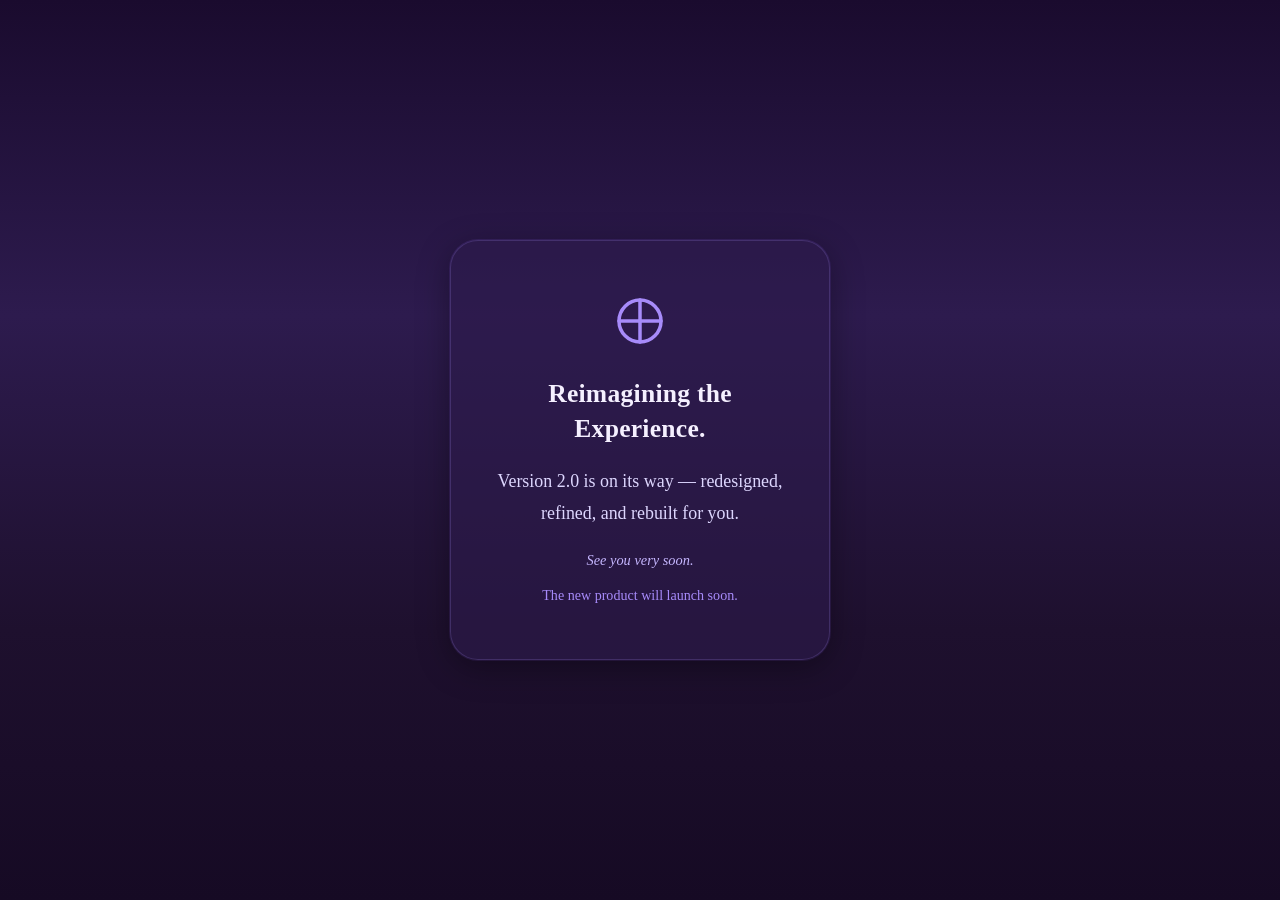
==== index.html @ 4c341b43 "Add files via upload" ====
<!DOCTYPE html>
<html lang="en">
<head>
    <meta charset="UTF-8">
    <meta name="viewport" content="width=device-width, initial-scale=1.0">
    <title>Something new is on its way</title>
    <link rel="stylesheet" href="style.css">
</head>
<body>
    <div class="page">
        <div class="content">
            <div class="icon" aria-hidden="true">
                <svg viewBox="0 0 24 24" fill="none" stroke="currentColor" stroke-width="1.5">
                    <path d="M12 3v18M3 12h18" stroke-linecap="round"/>
                    <circle cx="12" cy="12" r="9"/>
                </svg>
            </div>
            <h1>Reimagining the Experience.</h1>
            <p class="poem">Version 2.0 is on its way — redesigned, refined, and rebuilt for you.</p>
            <p class="tagline">See you very soon.</p>
            <p class="product">The new product will launch soon.</p>
        </div>
    </div>
</body>
</html>
---- style.css ----
* {
    margin: 0;
    padding: 0;
    box-sizing: border-box;
}

html {
    font-size: 16px;
    -webkit-text-size-adjust: 100%;
}

body {
    font-family: "Georgia", "Times New Roman", serif;
    min-height: 100vh;
    min-height: 100dvh;
    background: linear-gradient(180deg, #1a0b2e 0%, #2d1b4e 35%, #1e102e 70%, #160a24 100%);
    color: #e8e0f0;
    display: flex;
    align-items: center;
    justify-content: center;
    padding: 28px;
}

.page {
    width: 100%;
    max-width: 380px;
    text-align: center;
}

.content {
    background: rgba(45, 27, 78, 0.6);
    border-radius: 28px;
    padding: 44px 32px;
    box-shadow: 0 8px 32px rgba(0, 0, 0, 0.35),
                0 0 0 1px rgba(139, 92, 246, 0.15);
    border: 1px solid rgba(167, 139, 250, 0.2);
}

.icon {
    width: 56px;
    height: 56px;
    margin: 0 auto 28px;
    color: #a78bfa;
}

.icon svg {
    width: 100%;
    height: 100%;
}

h1 {
    font-size: 1.45rem;
    font-weight: 600;
    color: #f5f0ff;
    margin-bottom: 20px;
    line-height: 1.35;
    letter-spacing: 0.01em;
}

.poem {
    font-size: 1.08rem;
    color: #ddd6fe;
    line-height: 1.75;
    margin-bottom: 20px;
}

.tagline {
    font-size: 0.9rem;
    color: #c4b5fd;
    line-height: 1.6;
    font-style: italic;
    margin-bottom: 12px;
}

.product {
    font-size: 0.88rem;
    color: #a78bfa;
    line-height: 1.6;
}

@media (min-width: 480px) {
    .content {
        padding: 52px 40px;
    }
    h1 {
        font-size: 1.6rem;
    }
    .poem {
        font-size: 1.12rem;
    }
}
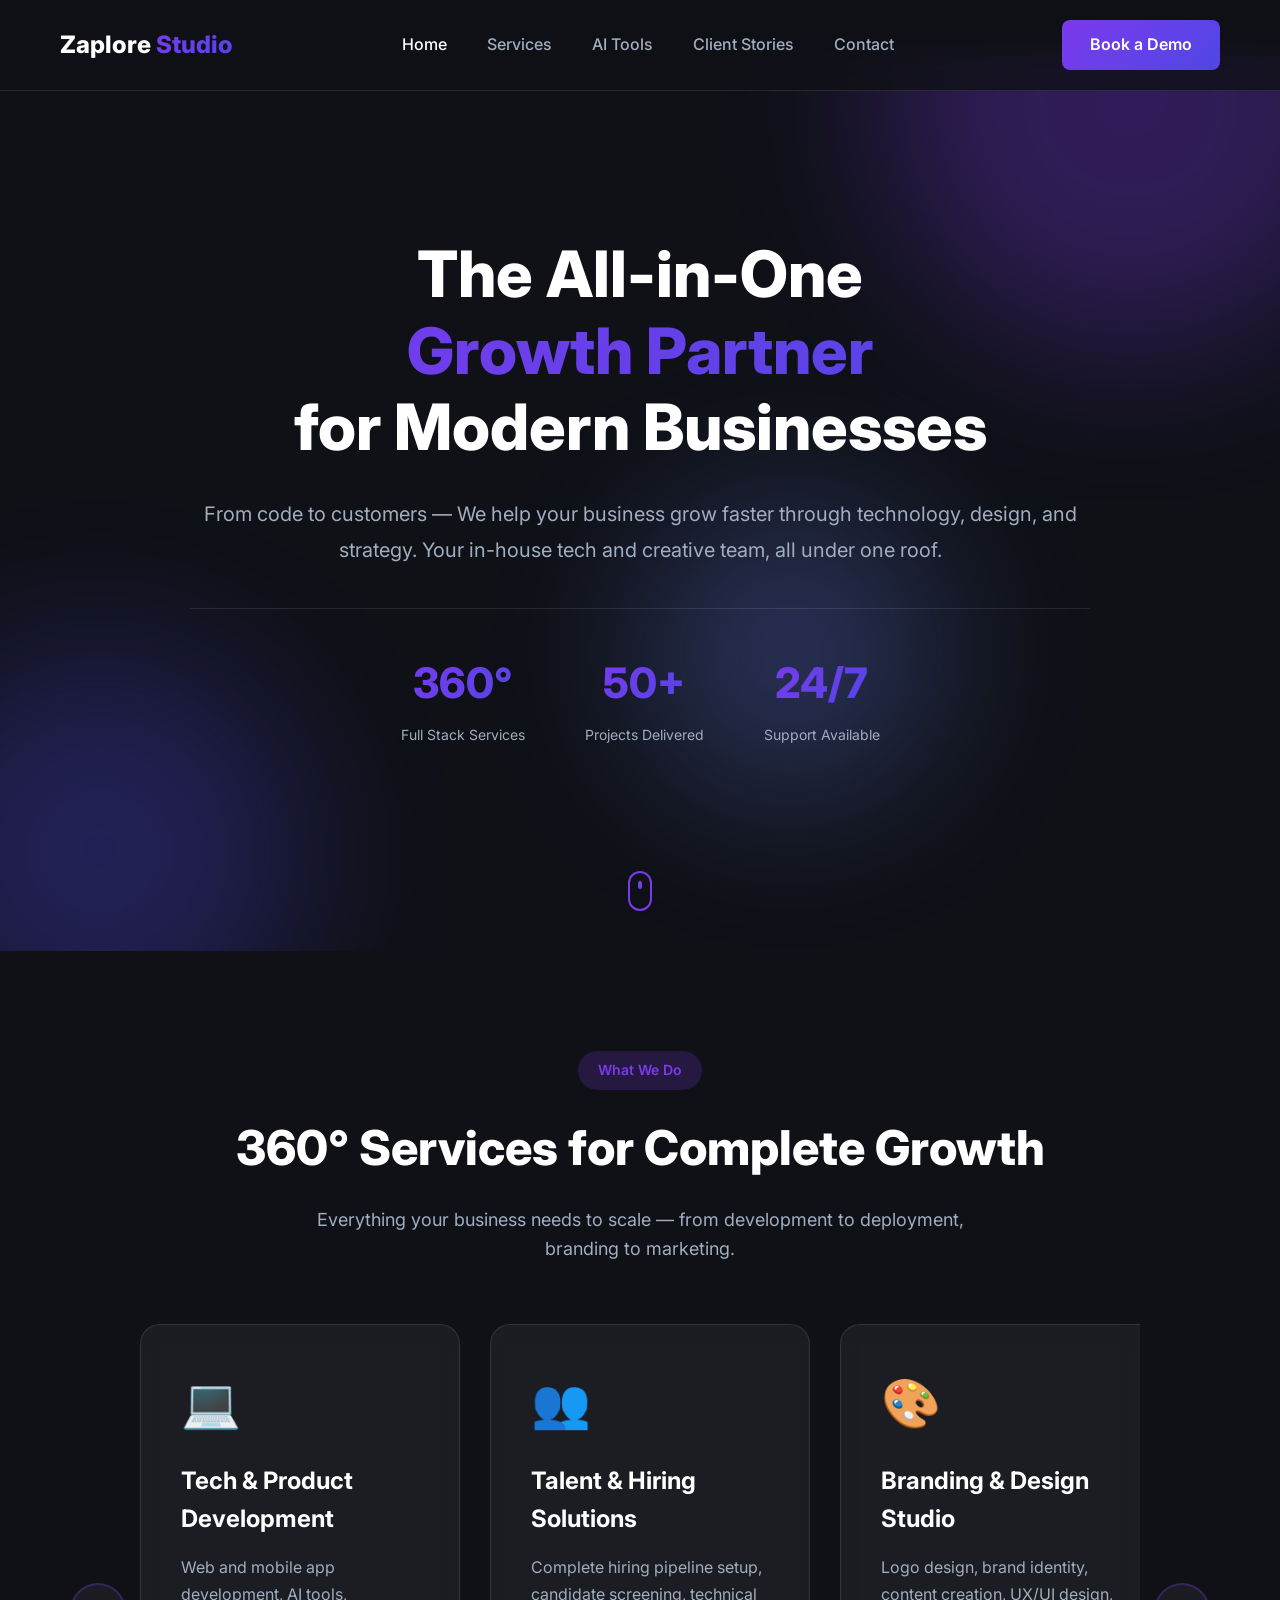
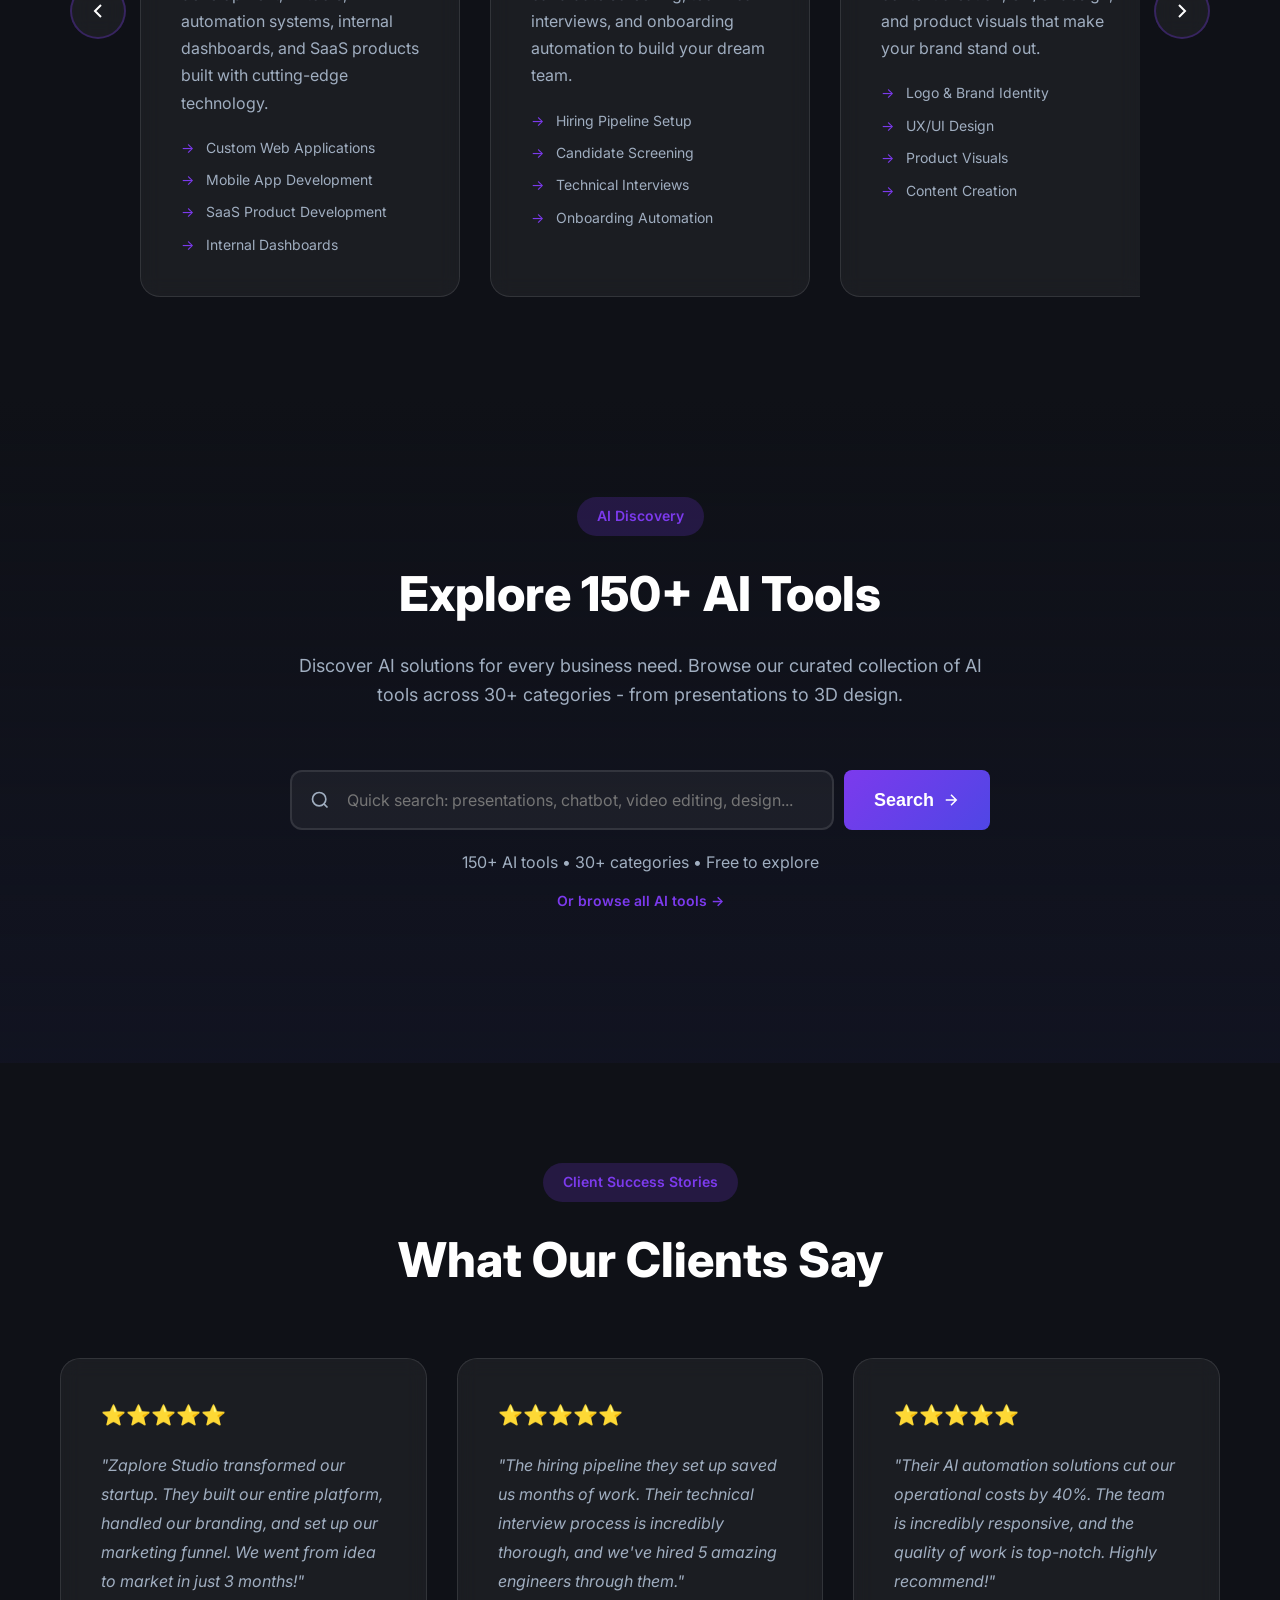
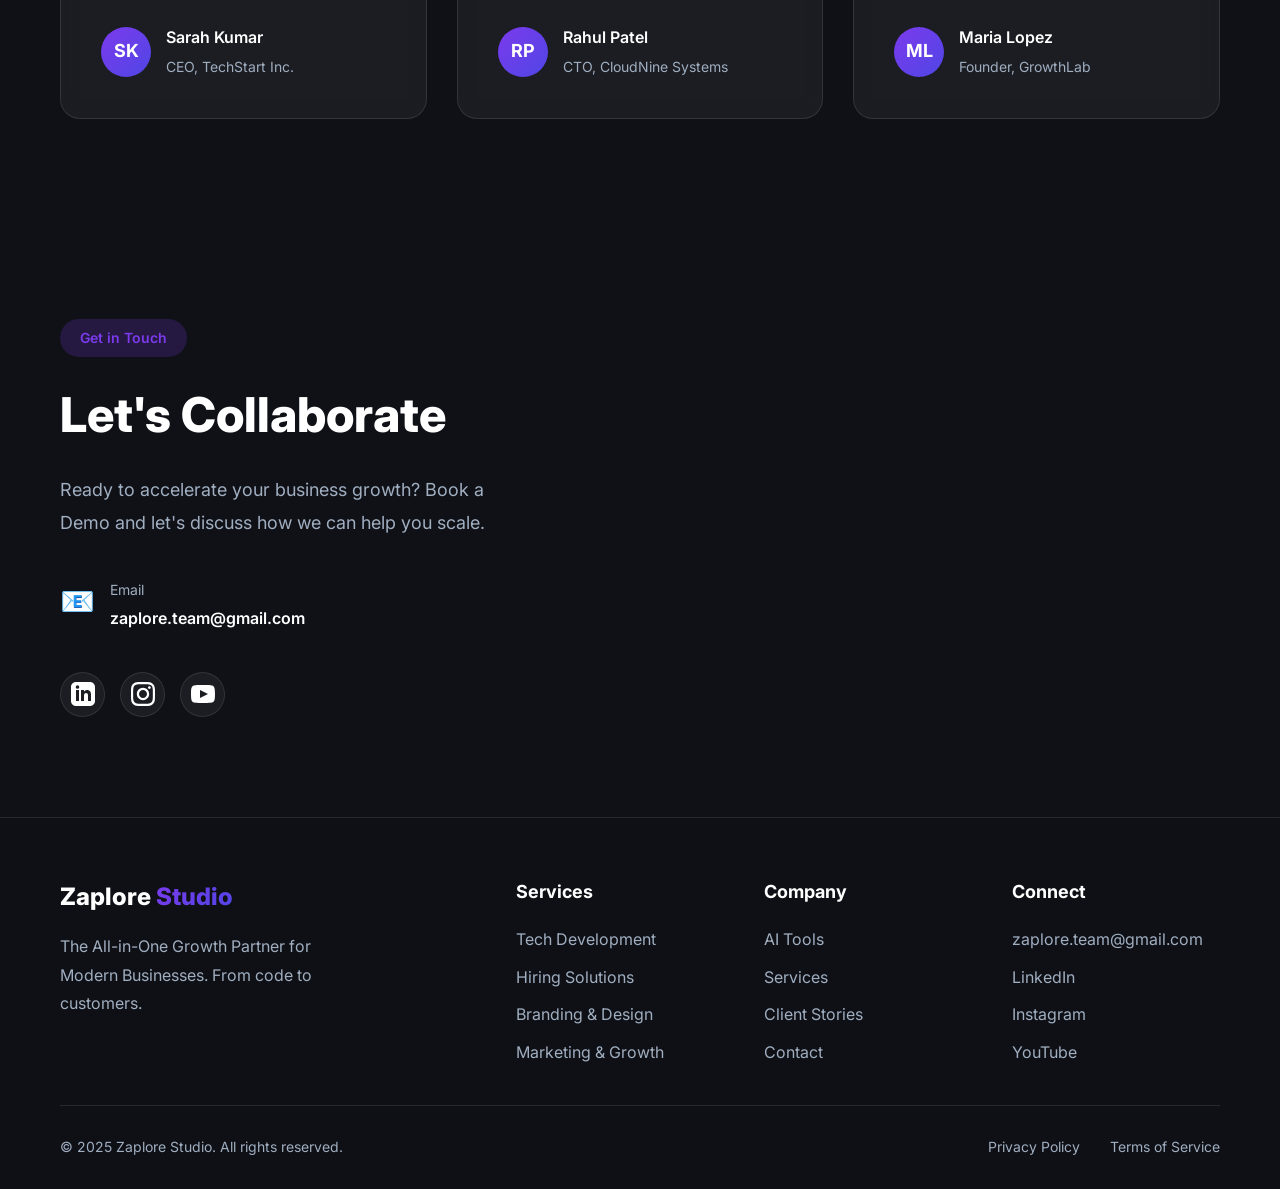
==== commit 537cd1c6: "Add files via upload" ====
--- a/index.html
+++ b/index.html
@@ -1,25 +1,456 @@
+
 <!DOCTYPE html>
 <html lang="en">
 <head>
     <meta charset="UTF-8">
     <meta name="viewport" content="width=device-width, initial-scale=1.0">
-    <title>Something new is on its way</title>
-    <link rel="stylesheet" href="style.css">
+    <meta name="description" content="Zaplore Studio For Business Growth - The All-in-One Growth Partner for Modern Businesses. Tech studio, startup growth partner, app development and marketing agency, AI automation studio.">
+    <meta name="keywords" content="Zaplore Studio, Business Growth, Tech Studio, Startup Growth Partner, App Development and Marketing Agency, AI Automation Studio, Social Media and Branding Company">
+    <meta name="author" content="Zaplore Studio">
+    <meta name="robots" content="index, follow">
+    
+    <link rel="icon" href="title.png" type="image/x-icon">
+    <!-- Open Graph / Facebook -->
+    <meta property="og:type" content="website">
+    <meta property="og:url" content="https://zaplore.com/">
+    <meta property="og:title" content="Zaplore Studio - The All-in-One Growth Partner">
+    <meta property="og:description" content="From code to customers. We help your business grow through technology, design, and strategy.">
+    <meta property="og:image" content="https://zaplore.com/og-image.jpg">
+    
+    <!-- Twitter -->
+    <meta property="twitter:card" content="summary_large_image">
+    <meta property="twitter:url" content="https://zaplore.com/">
+    <meta property="twitter:title" content="Zaplore Studio - The All-in-One Growth Partner">
+    <meta property="twitter:description" content="From code to customers. We help your business grow through technology, design, and strategy.">
+    <meta property="twitter:image" content="https://zaplore.com/og-image.jpg">
+    
+    <!-- PWA -->
+    <link rel="manifest" href="manifest.json">
+    <meta name="theme-color" content="#7C3AED">
+    <meta name="apple-mobile-web-app-capable" content="yes">
+    <meta name="apple-mobile-web-app-status-bar-style" content="black-translucent">
+    
+    <!-- reCAPTCHA v3 -->
+    <script src="https://www.google.com/recaptcha/api.js?render=6LfBifcrAAAAAFYIdUITpeLKD2Za_RM8vfFRR9RE"></script>
+    
+    <title>Zaplore Studio - The All-in-One Growth Partner for Modern Businesses</title>
+    <link rel="preconnect" href="https://fonts.googleapis.com">
+    <link rel="preconnect" href="https://fonts.gstatic.com" crossorigin>
+    <link href="https://fonts.googleapis.com/css2?family=Inter:wght@300;400;500;600;700;800&display=swap" rel="stylesheet">
+    <link rel="stylesheet" href="styles.css">
 </head>
 <body>
-    <div class="page">
-        <div class="content">
-            <div class="icon" aria-hidden="true">
-                <svg viewBox="0 0 24 24" fill="none" stroke="currentColor" stroke-width="1.5">
-                    <path d="M12 3v18M3 12h18" stroke-linecap="round"/>
-                    <circle cx="12" cy="12" r="9"/>
-                </svg>
-            </div>
-            <h1>Reimagining the Experience.</h1>
-            <p class="poem">Version 2.0 is on its way — redesigned, refined, and rebuilt for you.</p>
-            <p class="tagline">See you very soon.</p>
-            <p class="product">The new product will launch soon.</p>
-        </div>
-    </div>
+    <!-- Navigation -->
+    <nav class="navbar" id="navbar">
+        <div class="container">
+            <div class="nav-content">
+                <div class="logo">
+                    <span class="logo-text">Zaplore</span>
+                    <span class="logo-studio">Studio</span>
+                </div>
+                <ul class="nav-links" id="navLinks">
+                    <li><a href="#home" class="nav-link">Home</a></li>
+    
+                    <li><a href="#services" class="nav-link">Services</a></li>
+                    <li><a href="search-all-ai-tools.html" class="nav-link">AI Tools</a></li>
+                    <li><a href="#testimonials" class="nav-link">Client Stories</a></li>
+                    <li><a href="#contact" class="nav-link">Contact</a></li>
+                </ul>
+                <a href="#contact" class="btn-primary">Book a Demo</a>
+                <button class="mobile-menu-btn" id="mobileMenuBtn">
+                    <span></span>
+                    <span></span>
+                    <span></span>
+                </button>
+            </div>
+        </div>
+    </nav>
+<br><br>
+    <!-- Hero Section -->
+    <section class="hero" id="home">
+        <div class="hero-background">
+            <div class="gradient-orb orb-1"></div>
+            <div class="gradient-orb orb-2"></div>
+            <div class="gradient-orb orb-3"></div>
+        </div>
+        <div class="container">
+            <div class="hero-content">
+                <h1 class="hero-title">
+                    <span class="title-line">The All-in-One</span>
+                    <span class="title-line gradient-text">Growth Partner</span>
+                    <span class="title-line">for Modern Businesses</span>
+                </h1>
+                <p class="hero-subtitle">
+                    From code to customers — We help your business grow faster through technology, design, and strategy. Your in-house tech and creative team, all under one roof.
+                </p>
+         
+                <div class="hero-stats">
+                    <div class="stat-item">
+                        <div class="stat-number">360°</div>
+                        <div class="stat-label">Full Stack Services</div>
+                    </div>
+                    <div class="stat-item">
+                        <div class="stat-number">50+</div>
+                        <div class="stat-label">Projects Delivered</div>
+                    </div>
+                    <div class="stat-item">
+                        <div class="stat-number">24/7</div>
+                        <div class="stat-label">Support Available</div>
+                    </div>
+                </div>
+            </div>
+        </div>
+        <div class="scroll-indicator">
+            <div class="mouse"></div>
+        </div>
+    </section>
+
+
+
+    <!-- Services Section -->
+    <section class="services" id="services">
+        <div class="container">
+            <div class="section-header">
+                <span class="section-tag">What We Do</span>
+                <h2 class="section-title">360° Services for Complete Growth</h2>
+                <p class="section-description">Everything your business needs to scale — from development to deployment, branding to marketing.</p>
+            </div>
+            
+            <!-- Carousel Navigation -->
+            <div class="services-carousel-container">
+                <button class="carousel-nav-btn prev-btn" id="servicesPrevBtn" aria-label="Previous">
+                    <svg width="24" height="24" viewBox="0 0 24 24" fill="none" stroke="currentColor" stroke-width="2">
+                        <path d="M15 18l-6-6 6-6"/>
+                    </svg>
+                </button>
+                
+                <div class="services-carousel-track">
+                    <div class="services-carousel" id="servicesCarousel">
+                <div class="service-card">
+                    <div class="service-icon">💻</div>
+                    <h3 class="service-title">Tech & Product Development</h3>
+                    <p class="service-description">
+                        Web and mobile app development, AI tools, automation systems, internal dashboards, and SaaS products built with cutting-edge technology.
+                    </p>
+                    <ul class="service-features">
+                        <li>Custom Web Applications</li>
+                        <li>Mobile App Development</li>
+                        <li>SaaS Product Development</li>
+                        <li>Internal Dashboards</li>
+                    </ul>
+                </div>
+
+                <div class="service-card">
+                    <div class="service-icon">👥</div>
+                    <h3 class="service-title">Talent & Hiring Solutions</h3>
+                    <p class="service-description">
+                        Complete hiring pipeline setup, candidate screening, technical interviews, and onboarding automation to build your dream team.
+                    </p>
+                    <ul class="service-features">
+                        <li>Hiring Pipeline Setup</li>
+                        <li>Candidate Screening</li>
+                        <li>Technical Interviews</li>
+                        <li>Onboarding Automation</li>
+                    </ul>
+                </div>
+
+                <div class="service-card">
+                    <div class="service-icon">🎨</div>
+                    <h3 class="service-title">Branding & Design Studio</h3>
+                    <p class="service-description">
+                        Logo design, brand identity, content creation, UX/UI design, and product visuals that make your brand stand out.
+                    </p>
+                    <ul class="service-features">
+                        <li>Logo & Brand Identity</li>
+                        <li>UX/UI Design</li>
+                        <li>Product Visuals</li>
+                        <li>Content Creation</li>
+                    </ul>
+                </div>
+
+                <div class="service-card">
+                    <div class="service-icon">📈</div>
+                    <h3 class="service-title">Marketing & Growth</h3>
+                    <p class="service-description">
+                        Performance marketing, SEO, paid ads, social media management, influencer campaigns, and content strategy for explosive growth.
+                    </p>
+                    <ul class="service-features">
+                        <li>Performance Marketing</li>
+                        <li>SEO & Content Strategy</li>
+                        <li>Paid Advertising</li>
+                        <li>Influencer Campaigns</li>
+                    </ul>
+                </div>
+
+                <div class="service-card">
+                    <div class="service-icon">📱</div>
+                    <h3 class="service-title">Social Media Management</h3>
+                    <p class="service-description">
+                        End-to-end social media setup, posts, reels, ad creatives, engagement tracking, and automation to build your online presence.
+                    </p>
+                    <ul class="service-features">
+                        <li>Social Media Setup</li>
+                        <li>Content & Reels Creation</li>
+                        <li>Engagement Tracking</li>
+                        <li>Ad Creative Design</li>
+                    </ul>
+                </div>
+
+                <div class="service-card">
+                    <div class="service-icon">🤖</div>
+                    <h3 class="service-title">Automation & AI Integration</h3>
+                    <p class="service-description">
+                        Workflow automation, AI chatbot development, lead generation automation, and AI-based analytics to work smarter, not harder.
+                    </p>
+                    <ul class="service-features">
+                        <li>Workflow Automation</li>
+                        <li>AI Chatbot Development</li>
+                        <li>Lead Generation Automation</li>
+                        <li>AI-Based Analytics</li>
+                    </ul>
+                    </div>
+                </div>
+                
+                <button class="carousel-nav-btn next-btn" id="servicesNextBtn" aria-label="Next">
+                    <svg width="24" height="24" viewBox="0 0 24 24" fill="none" stroke="currentColor" stroke-width="2">
+                        <path d="M9 18l6-6-6-6"/>
+                    </svg>
+                </button>
+            </div>
+        </div>
+    </section>
+
+    <!-- AI Tools Preview Section -->
+    <section class="ai-directory" id="ai-directory">
+        <div class="container">
+            <div class="section-header">
+                <span class="section-tag">AI Discovery</span>
+                <h2 class="section-title">Explore 150+ AI Tools</h2>
+                <p class="section-description">Discover AI solutions for every business need. Browse our curated collection of AI tools across 30+ categories - from presentations to 3D design.</p>
+            </div>
+            
+            <!-- Quick Search Section -->
+            <div style="max-width: 700px; margin: 50px auto;">
+                <form action="search-all-ai-tools" method="GET" style="margin-bottom: 20px;">
+                    <div style="position: relative; display: flex; gap: 10px;">
+                        <div style="position: relative; flex: 1;">
+                            <svg style="position: absolute; left: 20px; top: 50%; transform: translateY(-50%); color: var(--text-secondary); pointer-events: none;" width="20" height="20" viewBox="0 0 24 24" fill="none" stroke="currentColor" stroke-width="2">
+                                <circle cx="11" cy="11" r="8"></circle>
+                                <path d="m21 21-4.35-4.35"></path>
+                            </svg>
+                            <input 
+                                type="text" 
+                                name="search"
+                                placeholder="Quick search: presentations, chatbot, video editing, design..." 
+                                style="width: 100%; padding: 18px 20px 18px 55px; background: rgba(255, 255, 255, 0.05); border: 2px solid rgba(255, 255, 255, 0.1); border-radius: 12px; color: var(--white); font-size: 16px; font-family: 'Inter', sans-serif; transition: all 0.3s ease;"
+                                onfocus="this.style.borderColor='#7C3AED'; this.style.background='rgba(255, 255, 255, 0.08)';"
+                                onblur="this.style.borderColor='rgba(255, 255, 255, 0.1)'; this.style.background='rgba(255, 255, 255, 0.05)';"
+                            >
+                        </div>
+                        <button 
+                            type="submit"
+                            class="btn-primary btn-large"
+                            style="padding: 18px 30px; white-space: nowrap; display: flex; align-items: center; gap: 8px;"
+                        >
+                            Search
+                            <svg width="18" height="18" viewBox="0 0 24 24" fill="none" stroke="currentColor" stroke-width="2">
+                                <path d="M5 12h14M12 5l7 7-7 7"/>
+                            </svg>
+                        </button>
+                    </div>
+                </form>
+                <div style="text-align: center;">
+                    <p style="color: var(--text-secondary); font-size: 16px; margin-bottom: 12px;">
+                        150+ AI tools • 30+ categories • Free to explore
+                    </p>
+                    <a href="search-all-ai-tools" style="color: var(--electric-purple); text-decoration: none; font-weight: 600; font-size: 14px; transition: all 0.3s ease;" onmouseover="this.style.textDecoration='underline';" onmouseout="this.style.textDecoration='none';">
+                        Or browse all AI tools →
+                    </a>
+                </div>
+            </div>
+        
+    </section>
+
+    <!-- Testimonials Section -->
+    <section class="testimonials" id="testimonials">
+        <div class="container">
+            <div class="section-header">
+                <span class="section-tag">Client Success Stories</span>
+                <h2 class="section-title">What Our Clients Say</h2>
+            </div>
+            <div class="testimonials-grid">
+                <div class="testimonial-card">
+                    <div class="testimonial-rating">⭐⭐⭐⭐⭐</div>
+                    <p class="testimonial-text">
+                        "Zaplore Studio transformed our startup. They built our entire platform, handled our branding, and set up our marketing funnel. We went from idea to market in just 3 months!"
+                    </p>
+                    <div class="testimonial-author">
+                        <div class="author-avatar">SK</div>
+                        <div class="author-info">
+                            <div class="author-name">Sarah Kumar</div>
+                            <div class="author-role">CEO, TechStart Inc.</div>
+                        </div>
+                    </div>
+                </div>
+
+                <div class="testimonial-card">
+                    <div class="testimonial-rating">⭐⭐⭐⭐⭐</div>
+                    <p class="testimonial-text">
+                        "The hiring pipeline they set up saved us months of work. Their technical interview process is incredibly thorough, and we've hired 5 amazing engineers through them."
+                    </p>
+                    <div class="testimonial-author">
+                        <div class="author-avatar">RP</div>
+                        <div class="author-info">
+                            <div class="author-name">Rahul Patel</div>
+                            <div class="author-role">CTO, CloudNine Systems</div>
+                        </div>
+                    </div>
+                </div>
+
+                <div class="testimonial-card">
+                    <div class="testimonial-rating">⭐⭐⭐⭐⭐</div>
+                    <p class="testimonial-text">
+                        "Their AI automation solutions cut our operational costs by 40%. The team is incredibly responsive, and the quality of work is top-notch. Highly recommend!"
+                    </p>
+                    <div class="testimonial-author">
+                        <div class="author-avatar">ML</div>
+                        <div class="author-info">
+                            <div class="author-name">Maria Lopez</div>
+                            <div class="author-role">Founder, GrowthLab</div>
+                        </div>
+                    </div>
+                </div>
+            </div>
+        </div>
+    </section>
+
+    <!-- Contact Section -->
+    <section class="contact" id="contact">
+        <div class="container">
+            <div class="contact-wrapper">
+                <div class="contact-info">
+                    <span class="section-tag">Get in Touch</span>
+                    <h2 class="section-title">Let's Collaborate</h2>
+                    <p class="contact-description">
+                        Ready to accelerate your business growth? Book a Demo and let's discuss how we can help you scale.
+                    </p>
+                    <div class="contact-details">
+                        <div class="contact-item">
+                            <div class="contact-icon">📧</div>
+                            <div class="contact-text">
+                                <div class="contact-label">Email</div>
+                                <a href="mailto:zaplore.team@gmail.com">zaplore.team@gmail.com</a>
+                            </div>
+                        </div>
+                    </div>
+                    <div class="social-links">
+                        <a href="https://linkedin.com" target="_blank" class="social-link" aria-label="LinkedIn">
+                            <svg width="24" height="24" viewBox="0 0 24 24" fill="currentColor">
+                                <path d="M19 0h-14c-2.761 0-5 2.239-5 5v14c0 2.761 2.239 5 5 5h14c2.762 0 5-2.239 5-5v-14c0-2.761-2.238-5-5-5zm-11 19h-3v-11h3v11zm-1.5-12.268c-.966 0-1.75-.79-1.75-1.764s.784-1.764 1.75-1.764 1.75.79 1.75 1.764-.783 1.764-1.75 1.764zm13.5 12.268h-3v-5.604c0-3.368-4-3.113-4 0v5.604h-3v-11h3v1.765c1.396-2.586 7-2.777 7 2.476v6.759z"/>
+                            </svg>
+                        </a>
+                        <a href="https://instagram.com" target="_blank" class="social-link" aria-label="Instagram">
+                            <svg width="24" height="24" viewBox="0 0 24 24" fill="currentColor">
+                                <path d="M12 2.163c3.204 0 3.584.012 4.85.07 3.252.148 4.771 1.691 4.919 4.919.058 1.265.069 1.645.069 4.849 0 3.205-.012 3.584-.069 4.849-.149 3.225-1.664 4.771-4.919 4.919-1.266.058-1.644.07-4.85.07-3.204 0-3.584-.012-4.849-.07-3.26-.149-4.771-1.699-4.919-4.92-.058-1.265-.07-1.644-.07-4.849 0-3.204.013-3.583.07-4.849.149-3.227 1.664-4.771 4.919-4.919 1.266-.057 1.645-.069 4.849-.069zm0-2.163c-3.259 0-3.667.014-4.947.072-4.358.2-6.78 2.618-6.98 6.98-.059 1.281-.073 1.689-.073 4.948 0 3.259.014 3.668.072 4.948.2 4.358 2.618 6.78 6.98 6.98 1.281.058 1.689.072 4.948.072 3.259 0 3.668-.014 4.948-.072 4.354-.2 6.782-2.618 6.979-6.98.059-1.28.073-1.689.073-4.948 0-3.259-.014-3.667-.072-4.947-.196-4.354-2.617-6.78-6.979-6.98-1.281-.059-1.69-.073-4.949-.073zm0 5.838c-3.403 0-6.162 2.759-6.162 6.162s2.759 6.163 6.162 6.163 6.162-2.759 6.162-6.163c0-3.403-2.759-6.162-6.162-6.162zm0 10.162c-2.209 0-4-1.79-4-4 0-2.209 1.791-4 4-4s4 1.791 4 4c0 2.21-1.791 4-4 4zm6.406-11.845c-.796 0-1.441.645-1.441 1.44s.645 1.44 1.441 1.44c.795 0 1.439-.645 1.439-1.44s-.644-1.44-1.439-1.44z"/>
+                            </svg>
+                        </a>
+                        <a href="https://youtube.com" target="_blank" class="social-link" aria-label="YouTube">
+                            <svg width="24" height="24" viewBox="0 0 24 24" fill="currentColor">
+                                <path d="M19.615 3.184c-3.604-.246-11.631-.245-15.23 0-3.897.266-4.356 2.62-4.385 8.816.029 6.185.484 8.549 4.385 8.816 3.6.245 11.626.246 15.23 0 3.897-.266 4.356-2.62 4.385-8.816-.029-6.185-.484-8.549-4.385-8.816zm-10.615 12.816v-8l8 3.993-8 4.007z"/>
+                            </svg>
+                        </a>
+                    </div>
+                </div>
+                
+            </div>
+        </div>
+    </section>
+
+    <!-- Footer -->
+    <footer class="footer">
+        <div class="container">
+            <div class="footer-content">
+                <div class="footer-column">
+                    <div class="footer-logo">
+                        <span class="logo-text">Zaplore</span>
+                        <span class="logo-studio">Studio</span>
+                    </div>
+                    <p class="footer-description">
+                        The All-in-One Growth Partner for Modern Businesses. From code to customers.
+                    </p>
+                </div>
+                <div class="footer-column">
+                    <h4>Services</h4>
+                    <ul class="footer-links">
+                        <li><a href="#services">Tech Development</a></li>
+                        <li><a href="#services">Hiring Solutions</a></li>
+                        <li><a href="#services">Branding & Design</a></li>
+                        <li><a href="#services">Marketing & Growth</a></li>
+                    </ul>
+                </div>
+                <div class="footer-column">
+                    <h4>Company</h4>
+                    <ul class="footer-links">
+         
+                        <li><a href="search-all-ai-tools">AI Tools</a></li>
+                        <li><a href="#services">Services</a></li>
+                        <li><a href="#testimonials">Client Stories</a></li>
+                        <li><a href="#contact">Contact</a></li>
+                    </ul>
+                </div>
+                <div class="footer-column">
+                    <h4>Connect</h4>
+                    <ul class="footer-links">
+                        <li><a href="mailto:zaplore.team@gmail.com">zaplore.team@gmail.com</a></li>
+                        <li><a href="https://linkedin.com" target="_blank">LinkedIn</a></li>
+                        <li><a href="https://instagram.com" target="_blank">Instagram</a></li>
+                        <li><a href="https://youtube.com" target="_blank">YouTube</a></li>
+                    </ul>
+                </div>
+            </div>
+            <div class="footer-bottom">
+                <p>&copy; 2025 Zaplore Studio. All rights reserved.</p>
+                <div class="footer-bottom-links">
+                    <a href="#">Privacy Policy</a>
+                    <a href="#">Terms of Service</a>
+                </div>
+            </div>
+        </div>
+    </footer>
+
+    <script src="script.js"></script>
+    
+    <script>
+    // reCAPTCHA v3 - Get token on form submit
+    grecaptcha.ready(function() {
+        grecaptcha.execute('6LfBifcrAAAAAFYIdUITpeLKD2Za_RM8vfFRR9RE', {action: 'submit'}).then(function(token) {
+            document.getElementById('recaptchaToken').value = token;
+        });
+    });
+    
+    // Email validation - block Yahoo emails
+    document.getElementById('email').addEventListener('input', function() {
+        const emailInput = this;
+        const emailPattern = /^[a-zA-Z0-9._%+-]+@[a-zA-Z0-9.-]+\.[a-zA-Z]{2,}$/;
+        const blockedDomain = "yahoo.com";
+        const emailError = document.getElementById("emailError");
+
+        const emailParts = emailInput.value.split("@");
+        const domain = emailParts.length > 1 ? emailParts[1].toLowerCase() : "";
+
+        if (!emailPattern.test(emailInput.value)) {
+            emailInput.setCustomValidity("Please enter a valid email address.");
+            emailError.style.display = "none";
+        } else if (domain === blockedDomain) {
+            emailInput.setCustomValidity("We currently do not accept Yahoo email addresses. Please use your work or another personal email.");
+            emailError.style.display = "block";
+        } else {
+            emailInput.setCustomValidity("");
+            emailError.style.display = "none";
+        }
+    });
+    </script>
 </body>
 </html>
+
+<script src="js/appViewController.js"></script>
--- a/styles.css
+++ b/styles.css
@@ -0,0 +1,1776 @@
+/* Reset and Base Styles */
+* {
+    margin: 0;
+    padding: 0;
+    box-sizing: border-box;
+}
+
+:root {
+    --primary-blue: #1C1F4A;
+    --electric-purple: #7C3AED;
+    --soft-gray: #E5E7EB;
+    --white: #FFFFFF;
+    --dark-bg: #0F1117;
+    --card-bg: rgba(255, 255, 255, 0.05);
+    --text-primary: #FFFFFF;
+    --text-secondary: #A0AEC0;
+    --gradient-1: linear-gradient(135deg, #667eea 0%, #764ba2 100%);
+    --gradient-2: linear-gradient(135deg, #7C3AED 0%, #4F46E5 100%);
+}
+
+html {
+    scroll-behavior: smooth;
+    overflow-x: hidden;
+    -webkit-font-smoothing: antialiased;
+    -moz-osx-font-smoothing: grayscale;
+}
+
+body {
+    font-family: 'Inter', -apple-system, BlinkMacSystemFont, 'Segoe UI', Roboto, sans-serif;
+    background: var(--dark-bg);
+    color: var(--text-primary);
+    line-height: 1.6;
+    overflow-x: hidden;
+    transform: translateZ(0);
+}
+
+.container {
+    max-width: 1200px;
+    margin: 0 auto;
+    padding: 0 20px;
+}
+
+/* Navigation */
+.navbar {
+    position: fixed;
+    top: 0;
+    left: 0;
+    right: 0;
+    z-index: 1000;
+    background: rgba(15, 17, 23, 0.8);
+    backdrop-filter: blur(10px);
+    border-bottom: 1px solid rgba(255, 255, 255, 0.1);
+    transition: all 0.3s ease;
+}
+
+.navbar.scrolled {
+    background: rgba(15, 17, 23, 0.95);
+    box-shadow: 0 4px 20px rgba(0, 0, 0, 0.3);
+}
+
+.nav-content {
+    display: flex;
+    align-items: center;
+    justify-content: space-between;
+    padding: 20px 0;
+}
+
+.logo {
+    font-size: 24px;
+    font-weight: 800;
+    display: flex;
+    gap: 5px;
+}
+
+.logo-text {
+    color: var(--white);
+}
+
+.logo-studio {
+    background: var(--gradient-2);
+    -webkit-background-clip: text;
+    -webkit-text-fill-color: transparent;
+    background-clip: text;
+}
+
+.nav-links {
+    display: flex;
+    list-style: none;
+    gap: 40px;
+}
+
+.nav-link {
+    color: var(--text-secondary);
+    text-decoration: none;
+    font-weight: 500;
+    transition: color 0.3s ease;
+    position: relative;
+}
+
+.nav-link:hover,
+.nav-link.active {
+    color: var(--white);
+}
+
+.nav-link::after {
+    content: '';
+    position: absolute;
+    bottom: -5px;
+    left: 0;
+    width: 0;
+    height: 2px;
+    background: var(--electric-purple);
+    transition: width 0.3s ease;
+}
+
+.nav-link:hover::after {
+    width: 100%;
+}
+
+.mobile-menu-btn {
+    display: none;
+    flex-direction: column;
+    gap: 5px;
+    background: none;
+    border: none;
+    cursor: pointer;
+}
+
+.mobile-menu-btn span {
+    width: 25px;
+    height: 3px;
+    background: var(--white);
+    transition: all 0.3s ease;
+}
+
+/* Buttons */
+.btn-primary,
+.btn-secondary {
+    padding: 12px 28px;
+    border-radius: 8px;
+    text-decoration: none;
+    font-weight: 600;
+    transition: all 0.3s ease;
+    display: inline-block;
+    cursor: pointer;
+    border: none;
+    font-size: 16px;
+}
+
+.btn-primary {
+    background: var(--gradient-2);
+    color: var(--white);
+}
+
+.btn-primary:hover {
+    transform: translateY(-2px);
+    box-shadow: 0 10px 30px rgba(124, 58, 237, 0.4);
+}
+
+.btn-secondary {
+    background: transparent;
+    color: var(--white);
+    border: 2px solid var(--electric-purple);
+}
+
+.btn-secondary:hover {
+    background: var(--electric-purple);
+}
+
+.btn-large {
+    padding: 16px 36px;
+    font-size: 18px;
+}
+
+.btn-full {
+    width: 100%;
+    position: relative;
+    z-index: 1;
+}
+
+/* Hero Section */
+.hero {
+    min-height: 100vh;
+    display: flex;
+    align-items: center;
+    justify-content: center;
+    position: relative;
+    padding-top: 80px;
+}
+
+.hero-background {
+    position: absolute;
+    top: 0;
+    left: 0;
+    right: 0;
+    bottom: 0;
+    overflow: hidden;
+    z-index: -1;
+}
+
+.gradient-orb {
+    position: absolute;
+    border-radius: 50%;
+    filter: blur(80px);
+    opacity: 0.3;
+    animation: float 20s infinite ease-in-out;
+}
+
+.orb-1 {
+    width: 500px;
+    height: 500px;
+    background: var(--electric-purple);
+    top: -200px;
+    right: -100px;
+}
+
+.orb-2 {
+    width: 400px;
+    height: 400px;
+    background: #4F46E5;
+    bottom: -100px;
+    left: -100px;
+    animation-delay: -5s;
+}
+
+.orb-3 {
+    width: 300px;
+    height: 300px;
+    background: #667eea;
+    top: 50%;
+    left: 50%;
+    animation-delay: -10s;
+}
+
+@keyframes float {
+    0%, 100% { transform: translate(0, 0) scale(1); }
+    33% { transform: translate(30px, -30px) scale(1.1); }
+    66% { transform: translate(-20px, 20px) scale(0.9); }
+}
+
+.hero-content {
+    text-align: center;
+    max-width: 900px;
+    margin: 0 auto;
+    animation: fadeInUp 1s ease;
+}
+
+@keyframes fadeInUp {
+    from {
+        opacity: 0;
+        transform: translateY(30px);
+    }
+    to {
+        opacity: 1;
+        transform: translateY(0);
+    }
+}
+
+.hero-title {
+    font-size: 64px;
+    font-weight: 800;
+    line-height: 1.2;
+    margin-bottom: 30px;
+}
+
+.title-line {
+    display: block;
+}
+
+.gradient-text {
+    background: var(--gradient-2);
+    -webkit-background-clip: text;
+    -webkit-text-fill-color: transparent;
+    background-clip: text;
+}
+
+.hero-subtitle {
+    font-size: 20px;
+    color: var(--text-secondary);
+    margin-bottom: 40px;
+    line-height: 1.8;
+}
+
+.hero-cta {
+    display: flex;
+    gap: 20px;
+    justify-content: center;
+    margin-bottom: 60px;
+}
+
+.hero-stats {
+    display: flex;
+    justify-content: center;
+    gap: 60px;
+    padding-top: 40px;
+    border-top: 1px solid rgba(255, 255, 255, 0.1);
+}
+
+.stat-item {
+    text-align: center;
+}
+
+.stat-number {
+    font-size: 42px;
+    font-weight: 800;
+    background: var(--gradient-2);
+    -webkit-background-clip: text;
+    -webkit-text-fill-color: transparent;
+    background-clip: text;
+}
+
+.stat-label {
+    font-size: 14px;
+    color: var(--text-secondary);
+    margin-top: 8px;
+}
+
+.scroll-indicator {
+    position: absolute;
+    bottom: 40px;
+    left: 50%;
+    transform: translateX(-50%);
+    animation: bounce 2s infinite;
+}
+
+@keyframes bounce {
+    0%, 20%, 50%, 80%, 100% { transform: translateX(-50%) translateY(0); }
+    40% { transform: translateX(-50%) translateY(-10px); }
+    60% { transform: translateX(-50%) translateY(-5px); }
+}
+
+.mouse {
+    width: 24px;
+    height: 40px;
+    border: 2px solid var(--electric-purple);
+    border-radius: 12px;
+    position: relative;
+}
+
+.mouse::before {
+    content: '';
+    width: 4px;
+    height: 8px;
+    background: var(--electric-purple);
+    position: absolute;
+    top: 8px;
+    left: 50%;
+    transform: translateX(-50%);
+    border-radius: 2px;
+    animation: scroll 2s infinite;
+}
+
+@keyframes scroll {
+    0% { opacity: 1; transform: translateX(-50%) translateY(0); }
+    100% { opacity: 0; transform: translateX(-50%) translateY(10px); }
+}
+
+@keyframes borderRotate {
+    0% {
+        transform: rotate(0deg);
+    }
+    100% {
+        transform: rotate(360deg);
+    }
+}
+
+/* Reduce motion for accessibility and performance */
+@media (prefers-reduced-motion: reduce) {
+    .contact::before {
+        animation: none;
+    }
+}
+
+/* Section Styles */
+section {
+    padding: 100px 0;
+    position: relative;
+}
+
+.section-header {
+    text-align: center;
+    margin-bottom: 60px;
+}
+
+.section-tag {
+    display: inline-block;
+    padding: 8px 20px;
+    background: rgba(124, 58, 237, 0.2);
+    color: var(--electric-purple);
+    border-radius: 20px;
+    font-size: 14px;
+    font-weight: 600;
+    margin-bottom: 20px;
+}
+
+.section-title {
+    font-size: 48px;
+    font-weight: 800;
+    margin-bottom: 20px;
+}
+
+.section-description {
+    font-size: 18px;
+    color: var(--text-secondary);
+    max-width: 700px;
+    margin: 0 auto;
+}
+
+/* About Section */
+.about {
+    background: linear-gradient(180deg, var(--dark-bg) 0%, rgba(28, 31, 74, 0.2) 100%);
+}
+
+.about-content {
+    display: grid;
+    grid-template-columns: 1.5fr 1fr;
+    gap: 60px;
+    align-items: center;
+}
+
+.about-paragraph {
+    font-size: 18px;
+    color: var(--text-secondary);
+    margin-bottom: 24px;
+    line-height: 1.8;
+}
+
+.about-features {
+    margin-top: 40px;
+    display: flex;
+    flex-direction: column;
+    gap: 20px;
+}
+
+.feature-item {
+    display: flex;
+    gap: 15px;
+    align-items: flex-start;
+}
+
+.feature-icon {
+    width: 28px;
+    height: 28px;
+    background: var(--gradient-2);
+    border-radius: 50%;
+    display: flex;
+    align-items: center;
+    justify-content: center;
+    flex-shrink: 0;
+    font-size: 14px;
+}
+
+.feature-text {
+    color: var(--white);
+    font-size: 16px;
+}
+
+.about-visual {
+    position: relative;
+}
+
+.glass-card {
+    background: rgba(255, 255, 255, 0.05);
+    backdrop-filter: blur(10px);
+    border: 1px solid rgba(255, 255, 255, 0.1);
+    border-radius: 20px;
+    padding: 40px;
+    text-align: center;
+}
+
+.card-icon {
+    font-size: 60px;
+    margin-bottom: 20px;
+}
+
+.glass-card h3 {
+    font-size: 24px;
+    margin-bottom: 15px;
+}
+
+.glass-card p {
+    color: var(--text-secondary);
+    line-height: 1.8;
+}
+
+/* Services Section */
+.services {
+    background: var(--dark-bg);
+    position: relative;
+}
+
+.services-carousel-container {
+    position: relative;
+    padding: 0 80px;
+}
+
+.carousel-nav-btn {
+    position: absolute;
+    top: 50%;
+    transform: translateY(-50%);
+    width: 56px;
+    height: 56px;
+    border-radius: 50%;
+    background: rgba(255, 255, 255, 0.05);
+    backdrop-filter: blur(10px);
+    border: 2px solid rgba(124, 58, 237, 0.3);
+    color: var(--white);
+    cursor: pointer;
+    display: flex;
+    align-items: center;
+    justify-content: center;
+    transition: all 0.3s ease;
+    z-index: 10;
+}
+
+.carousel-nav-btn:hover {
+    background: var(--electric-purple);
+    border-color: var(--electric-purple);
+    transform: translateY(-50%) scale(1.1);
+    box-shadow: 0 10px 30px rgba(124, 58, 237, 0.5);
+}
+
+.carousel-nav-btn:active {
+    transform: translateY(-50%) scale(0.95);
+}
+
+.carousel-nav-btn:disabled {
+    opacity: 0.2;
+    cursor: not-allowed;
+    transform: translateY(-50%);
+}
+
+.prev-btn {
+    left: 10px;
+}
+
+.next-btn {
+    right: 10px;
+}
+
+.services-carousel-track {
+    overflow: hidden;
+}
+
+.services-carousel {
+    display: flex;
+    gap: 30px;
+    transition: transform 0.8s cubic-bezier(0.25, 0.46, 0.45, 0.94);
+    will-change: transform;
+}
+
+.services-grid {
+    display: grid;
+    grid-template-columns: repeat(auto-fit, minmax(350px, 1fr));
+    gap: 30px;
+}
+
+.service-card {
+    background: rgba(255, 255, 255, 0.05);
+    backdrop-filter: blur(10px);
+    border: 1px solid rgba(255, 255, 255, 0.1);
+    border-radius: 20px;
+    padding: 40px;
+    transition: all 0.3s ease;
+    flex: 0 0 calc(33.333% - 20px);
+    min-width: 320px;
+}
+
+.service-card:hover {
+    transform: translateY(-10px);
+    border-color: var(--electric-purple);
+    box-shadow: 0 20px 40px rgba(124, 58, 237, 0.2);
+}
+
+.service-icon {
+    font-size: 48px;
+    margin-bottom: 20px;
+}
+
+.service-title {
+    font-size: 24px;
+    margin-bottom: 15px;
+}
+
+.service-description {
+    color: var(--text-secondary);
+    margin-bottom: 20px;
+    line-height: 1.7;
+}
+
+.service-features {
+    list-style: none;
+    display: flex;
+    flex-direction: column;
+    gap: 10px;
+}
+
+.service-features li {
+    color: var(--text-secondary);
+    padding-left: 25px;
+    position: relative;
+    font-size: 14px;
+}
+
+.service-features li::before {
+    content: '→';
+    position: absolute;
+    left: 0;
+    color: var(--electric-purple);
+}
+
+/* Portfolio Section */
+.portfolio {
+    background: linear-gradient(180deg, var(--dark-bg) 0%, rgba(28, 31, 74, 0.2) 100%);
+}
+
+.portfolio-grid {
+    display: grid;
+    grid-template-columns: repeat(auto-fit, minmax(280px, 1fr));
+    gap: 30px;
+}
+
+.portfolio-item {
+    background: rgba(255, 255, 255, 0.05);
+    backdrop-filter: blur(10px);
+    border: 1px solid rgba(255, 255, 255, 0.1);
+    border-radius: 20px;
+    overflow: hidden;
+    transition: all 0.3s ease;
+}
+
+.portfolio-item:hover {
+    transform: translateY(-10px);
+    box-shadow: 0 20px 40px rgba(0, 0, 0, 0.3);
+}
+
+.portfolio-image {
+    position: relative;
+    height: 250px;
+    overflow: hidden;
+}
+
+.portfolio-placeholder {
+    width: 100%;
+    height: 100%;
+    display: flex;
+    align-items: center;
+    justify-content: center;
+}
+
+.portfolio-category {
+    background: rgba(255, 255, 255, 0.2);
+    backdrop-filter: blur(10px);
+    padding: 8px 16px;
+    border-radius: 8px;
+    font-size: 14px;
+    font-weight: 600;
+}
+
+.portfolio-content {
+    padding: 30px;
+}
+
+.portfolio-content h3 {
+    font-size: 20px;
+    margin-bottom: 12px;
+}
+
+.portfolio-content p {
+    color: var(--text-secondary);
+    margin-bottom: 20px;
+    line-height: 1.7;
+}
+
+.portfolio-tags {
+    display: flex;
+    gap: 10px;
+    flex-wrap: wrap;
+}
+
+.tag {
+    background: rgba(124, 58, 237, 0.2);
+    color: var(--electric-purple);
+    padding: 6px 14px;
+    border-radius: 12px;
+    font-size: 12px;
+    font-weight: 600;
+}
+
+/* AI Directory Section */
+.ai-directory {
+    background: linear-gradient(180deg, var(--dark-bg) 0%, rgba(28, 31, 74, 0.2) 100%);
+    position: relative;
+}
+
+.ai-search-wrapper {
+    margin-bottom: 50px;
+}
+
+.search-bar-container {
+    display: grid;
+    grid-template-columns: 1fr auto;
+    gap: 20px;
+    margin-bottom: 30px;
+}
+
+.search-input-wrapper {
+    position: relative;
+    display: flex;
+    align-items: center;
+}
+
+.search-icon {
+    position: absolute;
+    left: 20px;
+    color: var(--text-secondary);
+    pointer-events: none;
+}
+
+.ai-search-input {
+    width: 100%;
+    padding: 16px 50px 16px 55px;
+    background: rgba(255, 255, 255, 0.05);
+    border: 2px solid rgba(255, 255, 255, 0.1);
+    border-radius: 12px;
+    color: var(--white);
+    font-size: 16px;
+    font-family: 'Inter', sans-serif;
+    transition: all 0.3s ease;
+}
+
+.ai-search-input:focus {
+    outline: none;
+    border-color: var(--electric-purple);
+    background: rgba(255, 255, 255, 0.08);
+    box-shadow: 0 0 0 4px rgba(124, 58, 237, 0.1);
+}
+
+.ai-search-input::placeholder {
+    color: var(--text-secondary);
+}
+
+.clear-search-btn {
+    position: absolute;
+    right: 15px;
+    background: rgba(255, 255, 255, 0.1);
+    border: none;
+    border-radius: 50%;
+    width: 30px;
+    height: 30px;
+    display: flex;
+    align-items: center;
+    justify-content: center;
+    cursor: pointer;
+    color: var(--text-secondary);
+    transition: all 0.3s ease;
+}
+
+.clear-search-btn:hover {
+    background: rgba(255, 255, 255, 0.2);
+    color: var(--white);
+}
+
+.filter-wrapper {
+    min-width: 220px;
+}
+
+.category-filter {
+    width: 100%;
+    padding: 16px 20px;
+    background: rgba(255, 255, 255, 0.05);
+    border: 2px solid rgba(255, 255, 255, 0.1);
+    border-radius: 12px;
+    color: var(--white);
+    font-size: 16px;
+    font-family: 'Inter', sans-serif;
+    cursor: pointer;
+    transition: all 0.3s ease;
+    appearance: none;
+    background-image: url("data:image/svg+xml,%3Csvg xmlns='http://www.w3.org/2000/svg' width='12' height='12' viewBox='0 0 12 12'%3E%3Cpath fill='%23A0AEC0' d='M6 9L1 4h10z'/%3E%3C/svg%3E");
+    background-repeat: no-repeat;
+    background-position: right 20px center;
+    padding-right: 45px;
+}
+
+.category-filter:focus {
+    outline: none;
+    border-color: var(--electric-purple);
+    background-color: rgba(255, 255, 255, 0.08);
+}
+
+.category-filter option {
+    background: #1a1d2e;
+    color: var(--white);
+    padding: 10px;
+}
+
+.results-header {
+    display: flex;
+    justify-content: space-between;
+    align-items: center;
+    padding: 15px 0;
+}
+
+.results-count {
+    font-size: 16px;
+    color: var(--text-secondary);
+    font-weight: 600;
+}
+
+.ai-tools-grid {
+    display: grid;
+    grid-template-columns: repeat(auto-fill, minmax(320px, 1fr));
+    gap: 30px;
+    min-height: 400px;
+}
+
+.ai-tool-card {
+    background: rgba(255, 255, 255, 0.05);
+    backdrop-filter: blur(10px);
+    border: 1px solid rgba(255, 255, 255, 0.1);
+    border-radius: 20px;
+    padding: 30px;
+    transition: all 0.3s ease;
+    display: flex;
+    flex-direction: column;
+    position: relative;
+    overflow: hidden;
+}
+
+.ai-tool-card::before {
+    content: '';
+    position: absolute;
+    top: 0;
+    left: 0;
+    right: 0;
+    height: 4px;
+    background: var(--gradient-2);
+    transform: scaleX(0);
+    transition: transform 0.3s ease;
+}
+
+.ai-tool-card:hover {
+    transform: translateY(-8px);
+    border-color: var(--electric-purple);
+    box-shadow: 0 20px 40px rgba(124, 58, 237, 0.2);
+}
+
+.ai-tool-card:hover::before {
+    transform: scaleX(1);
+}
+
+.tool-header {
+    display: flex;
+    justify-content: space-between;
+    align-items: center;
+    margin-bottom: 15px;
+}
+
+.tool-category-badge {
+    background: rgba(124, 58, 237, 0.2);
+    color: var(--electric-purple);
+    padding: 6px 14px;
+    border-radius: 20px;
+    font-size: 12px;
+    font-weight: 600;
+    text-transform: uppercase;
+    letter-spacing: 0.5px;
+}
+
+.tool-name {
+    font-size: 22px;
+    font-weight: 700;
+    margin-bottom: 12px;
+    color: var(--white);
+}
+
+.tool-description {
+    color: var(--text-secondary);
+    line-height: 1.7;
+    margin-bottom: 20px;
+    flex-grow: 1;
+    font-size: 15px;
+}
+
+.tool-tags {
+    display: flex;
+    gap: 8px;
+    flex-wrap: wrap;
+    margin-bottom: 20px;
+}
+
+.tool-tag {
+    background: rgba(255, 255, 255, 0.1);
+    color: var(--text-secondary);
+    padding: 5px 12px;
+    border-radius: 12px;
+    font-size: 12px;
+    font-weight: 500;
+}
+
+.tool-link {
+    display: inline-flex;
+    align-items: center;
+    gap: 8px;
+    color: var(--electric-purple);
+    text-decoration: none;
+    font-weight: 600;
+    font-size: 15px;
+    transition: all 0.3s ease;
+    padding: 12px 20px;
+    background: rgba(124, 58, 237, 0.1);
+    border-radius: 10px;
+    text-align: center;
+    justify-content: center;
+}
+
+.tool-link:hover {
+    background: var(--electric-purple);
+    color: var(--white);
+    transform: translateX(5px);
+}
+
+.loading-state {
+    grid-column: 1 / -1;
+    display: flex;
+    flex-direction: column;
+    align-items: center;
+    justify-content: center;
+    padding: 80px 20px;
+    color: var(--text-secondary);
+}
+
+.loading-spinner {
+    width: 50px;
+    height: 50px;
+    border: 4px solid rgba(124, 58, 237, 0.2);
+    border-top-color: var(--electric-purple);
+    border-radius: 50%;
+    animation: spin 1s linear infinite;
+    margin-bottom: 20px;
+}
+
+@keyframes spin {
+    to { transform: rotate(360deg); }
+}
+
+.no-results {
+    grid-column: 1 / -1;
+    text-align: center;
+    padding: 80px 20px;
+}
+
+.no-results-icon {
+    font-size: 80px;
+    margin-bottom: 20px;
+    opacity: 0.5;
+}
+
+.no-results h3 {
+    font-size: 28px;
+    margin-bottom: 12px;
+    color: var(--white);
+}
+
+.no-results p {
+    color: var(--text-secondary);
+    font-size: 16px;
+}
+
+/* Testimonials Section */
+.testimonials {
+    background: var(--dark-bg);
+}
+
+.testimonials-grid {
+    display: grid;
+    grid-template-columns: repeat(auto-fit, minmax(320px, 1fr));
+    gap: 30px;
+}
+
+.testimonial-card {
+    background: rgba(255, 255, 255, 0.05);
+    backdrop-filter: blur(10px);
+    border: 1px solid rgba(255, 255, 255, 0.1);
+    border-radius: 20px;
+    padding: 40px;
+    transition: all 0.3s ease;
+}
+
+.testimonial-card:hover {
+    transform: translateY(-5px);
+    border-color: var(--electric-purple);
+}
+
+.testimonial-rating {
+    font-size: 20px;
+    margin-bottom: 20px;
+}
+
+.testimonial-text {
+    color: var(--text-secondary);
+    line-height: 1.8;
+    margin-bottom: 30px;
+    font-style: italic;
+}
+
+.testimonial-author {
+    display: flex;
+    gap: 15px;
+    align-items: center;
+}
+
+.author-avatar {
+    width: 50px;
+    height: 50px;
+    border-radius: 50%;
+    background: var(--gradient-2);
+    display: flex;
+    align-items: center;
+    justify-content: center;
+    font-weight: 700;
+    font-size: 18px;
+}
+
+.author-name {
+    font-weight: 600;
+    margin-bottom: 5px;
+}
+
+.author-role {
+    color: var(--text-secondary);
+    font-size: 14px;
+}
+
+/* Contact Section */
+.contact {
+    background: linear-gradient(180deg, var(--dark-bg) 0%, rgba(28, 31, 74, 0.2) 100%);
+    position: relative;
+    contain: layout style;
+    isolation: isolate;
+    --border-animation: borderRotate 8s linear infinite;
+}
+
+.contact::before {
+    content: '';
+    position: absolute;
+    inset: -2px;
+    /* background: conic-gradient(
+        from 0deg,
+        transparent 20deg,
+        transparent 0deg,
+        rgba(163, 117, 241, 0.3) 90deg,
+        rgba(79, 70, 229, 0.25) 120deg,
+        rgba(124, 58, 237, 0.3) 150deg,
+        transparent 0deg,
+        transparent 0deg,
+        rgba(124, 58, 237, 0.2) 270deg,
+        transparent 0deg,
+        transparent 0deg
+    ); */
+    border-radius: 0;
+    animation: var(--border-animation);
+    pointer-events: none;
+    z-index: -1;
+    will-change: transform;
+    transform: translateZ(0);
+    backface-visibility: hidden;
+    -webkit-backface-visibility: hidden;
+    perspective: 1000px;
+    opacity: 0.6;
+}
+
+.contact > .container {
+    position: relative;
+    z-index: 1;
+}
+
+.contact::after {
+    content: '';
+    position: absolute;
+    inset: 0;
+    background: var(--dark-bg);
+    z-index: 0;
+}
+
+.contact-wrapper {
+    display: grid;
+    grid-template-columns: 1fr 1.5fr;
+    gap: 60px;
+    align-items: start;
+}
+
+.contact-description {
+    color: var(--text-secondary);
+    font-size: 18px;
+    line-height: 1.8;
+    margin-bottom: 40px;
+}
+
+.contact-details {
+    display: flex;
+    flex-direction: column;
+    gap: 25px;
+    margin-bottom: 40px;
+}
+
+.contact-item {
+    display: flex;
+    gap: 15px;
+    align-items: flex-start;
+}
+
+.contact-icon {
+    font-size: 28px;
+}
+
+.contact-label {
+    font-size: 14px;
+    color: var(--text-secondary);
+    margin-bottom: 5px;
+}
+
+.contact-text a {
+    color: var(--white);
+    text-decoration: none;
+    font-weight: 600;
+}
+
+.contact-text a:hover {
+    color: var(--electric-purple);
+}
+
+.social-links {
+    display: flex;
+    gap: 15px;
+}
+
+.social-link {
+    width: 45px;
+    height: 45px;
+    border-radius: 50%;
+    background: rgba(255, 255, 255, 0.05);
+    border: 1px solid rgba(255, 255, 255, 0.1);
+    display: flex;
+    align-items: center;
+    justify-content: center;
+    color: var(--white);
+    transition: all 0.3s ease;
+}
+
+.social-link:hover {
+    background: var(--electric-purple);
+    border-color: var(--electric-purple);
+    transform: translateY(-3px);
+}
+
+/* Form Styles */
+.contact-form {
+    background: rgba(255, 255, 255, 0.05);
+    backdrop-filter: blur(10px);
+    border: 1px solid rgba(255, 255, 255, 0.1);
+    border-radius: 20px;
+    padding: 40px;
+    position: relative;
+    overflow: hidden;
+}
+
+.form-border-line {
+    position: absolute;
+    pointer-events: none;
+    z-index: 10;
+}
+
+.form-border-top {
+    top: 0;
+    left: 0;
+    width: 100%;
+    height: 5px;
+    background: linear-gradient(90deg, transparent, var(--electric-purple), transparent);
+    animation: moveBorderTop 8s linear infinite;
+}
+
+.form-border-right {
+    top: 0;
+    right: 0;
+    width: 3px;
+    height: 100%;
+    background: linear-gradient(180deg, transparent, var(--electric-purple), transparent);
+    animation: moveBorderRight 8s linear infinite;
+    animation-delay: 2s;
+}
+
+.form-border-bottom {
+    bottom: 0;
+    right: 0;
+    width: 100%;
+    height: 3px;
+    background: linear-gradient(90deg, transparent, var(--electric-purple), transparent);
+    animation: moveBorderBottom 8s linear infinite;
+    animation-delay: 4s;
+}
+
+.form-border-left {
+    bottom: 0;
+    left: 0;
+    width: 3px;
+    height: 100%;
+    background: linear-gradient(180deg, transparent, var(--electric-purple), transparent);
+    animation: moveBorderLeft 8s linear infinite;
+    animation-delay: 6s;
+}
+
+@keyframes moveBorderTop {
+    0% {
+        transform: translateX(-100%);
+        opacity: 0;
+    }
+    5% {
+        opacity: 1;
+    }
+    20% {
+        opacity: 1;
+    }
+    25% {
+        transform: translateX(100%);
+        opacity: 0;
+    }
+    100% {
+        transform: translateX(100%);
+        opacity: 0;
+    }
+}
+
+@keyframes moveBorderRight {
+    0% {
+        transform: translateY(-100%);
+        opacity: 0;
+    }
+    5% {
+        opacity: 1;
+    }
+    20% {
+        opacity: 1;
+    }
+    25% {
+        transform: translateY(100%);
+        opacity: 0;
+    }
+    100% {
+        transform: translateY(100%);
+        opacity: 0;
+    }
+}
+
+@keyframes moveBorderBottom {
+    0% {
+        transform: translateX(100%);
+        opacity: 0;
+    }
+    5% {
+        opacity: 1;
+    }
+    20% {
+        opacity: 1;
+    }
+    25% {
+        transform: translateX(-100%);
+        opacity: 0;
+    }
+    100% {
+        transform: translateX(-100%);
+        opacity: 0;
+    }
+}
+
+@keyframes moveBorderLeft {
+    0% {
+        transform: translateY(100%);
+        opacity: 0;
+    }
+    5% {
+        opacity: 1;
+    }
+    20% {
+        opacity: 1;
+    }
+    25% {
+        transform: translateY(-100%);
+        opacity: 0;
+    }
+    100% {
+        transform: translateY(-100%);
+        opacity: 0;
+    }
+}
+
+.alert {
+    padding: 15px 20px;
+    border-radius: 10px;
+    margin-bottom: 25px;
+    font-size: 14px;
+    position: relative;
+    z-index: 1;
+}
+
+.alert-success {
+    background: rgba(72, 187, 120, 0.1);
+    border: 1px solid rgba(72, 187, 120, 0.3);
+    color: #48bb78;
+}
+
+.alert-error {
+    background: rgba(245, 101, 101, 0.1);
+    border: 1px solid rgba(245, 101, 101, 0.3);
+    color: #f56565;
+}
+
+.alert p {
+    margin: 0;
+    line-height: 1.5;
+}
+
+.form-group {
+    margin-bottom: 25px;
+    position: relative;
+    z-index: 1;
+}
+
+.form-group label {
+    display: block;
+    margin-bottom: 10px;
+    font-weight: 600;
+    color: var(--white);
+}
+
+.form-group input,
+.form-group select,
+.form-group textarea {
+    width: 100%;
+    padding: 14px 18px;
+    background: rgba(255, 255, 255, 0.05);
+    border: 1px solid rgba(255, 255, 255, 0.1);
+    border-radius: 10px;
+    color: var(--white);
+    font-size: 16px;
+    font-family: 'Inter', sans-serif;
+    transition: all 0.3s ease;
+}
+
+.form-group input:focus,
+.form-group select:focus,
+.form-group textarea:focus {
+    outline: none;
+    border-color: var(--electric-purple);
+    background: rgba(255, 255, 255, 0.08);
+}
+
+.form-group textarea {
+    resize: vertical;
+}
+
+/* Footer */
+.footer {
+    background: rgba(15, 17, 23, 0.95);
+    border-top: 1px solid rgba(255, 255, 255, 0.1);
+    padding: 60px 0 30px;
+}
+
+.footer-content {
+    display: grid;
+    grid-template-columns: 2fr 1fr 1fr 1fr;
+    gap: 40px;
+    margin-bottom: 40px;
+}
+
+.footer-logo {
+    font-size: 24px;
+    font-weight: 800;
+    display: flex;
+    gap: 5px;
+    margin-bottom: 15px;
+}
+
+.footer-description {
+    color: var(--text-secondary);
+    line-height: 1.8;
+    max-width: 300px;
+}
+
+.footer-column h4 {
+    font-size: 18px;
+    margin-bottom: 20px;
+}
+
+.footer-links {
+    list-style: none;
+    display: flex;
+    flex-direction: column;
+    gap: 12px;
+}
+
+.footer-links a {
+    color: var(--text-secondary);
+    text-decoration: none;
+    transition: color 0.3s ease;
+}
+
+.footer-links a:hover {
+    color: var(--electric-purple);
+}
+
+.footer-bottom {
+    display: flex;
+    justify-content: space-between;
+    align-items: center;
+    padding-top: 30px;
+    border-top: 1px solid rgba(255, 255, 255, 0.1);
+    color: var(--text-secondary);
+    font-size: 14px;
+}
+
+.footer-bottom-links {
+    display: flex;
+    gap: 30px;
+}
+
+.footer-bottom-links a {
+    color: var(--text-secondary);
+    text-decoration: none;
+    transition: color 0.3s ease;
+}
+
+.footer-bottom-links a:hover {
+    color: var(--electric-purple);
+}
+
+/* Responsive Design */
+@media (max-width: 968px) {
+    a.btn-primary[href="#contact"] {
+        display: none !important;
+      }
+    
+    /* AI Directory Responsive */
+    .search-bar-container {
+        grid-template-columns: 1fr;
+    }
+    
+    .filter-wrapper {
+        width: 100%;
+    }
+    
+    .ai-tools-grid {
+        grid-template-columns: 1fr;
+    }
+    
+    .nav-links {
+        position: fixed;
+        top: 80px;
+        right: -100%;
+        width: 300px;
+        height: calc(100vh - 80px);
+        background: rgba(15, 17, 23, 0.98);
+        backdrop-filter: blur(10px);
+        flex-direction: column;
+        padding: 40px;
+        gap: 30px;
+        transition: right 0.3s ease;
+        border-left: 1px solid rgba(255, 255, 255, 0.1);
+    }
+
+    .nav-links.active {
+        right: 0;
+    }
+
+    .mobile-menu-btn {
+        display: flex;
+    }
+
+    .mobile-menu-btn.active span:nth-child(1) {
+        transform: rotate(45deg) translate(8px, 8px);
+    }
+
+    .mobile-menu-btn.active span:nth-child(2) {
+        opacity: 0;
+    }
+
+    .mobile-menu-btn.active span:nth-child(3) {
+        transform: rotate(-45deg) translate(7px, -7px);
+    }
+
+    .hero-title {
+        font-size: 42px;
+    }
+
+    .hero-cta {
+        flex-direction: column;
+        align-items: center;
+    }
+
+    .hero-stats {
+        flex-direction: column;
+        gap: 30px;
+    }
+
+    .about-content,
+    .contact-wrapper {
+        grid-template-columns: 1fr;
+    }
+
+    .services-grid,
+    .portfolio-grid {
+        grid-template-columns: 1fr;
+    }
+    
+    /* Carousel responsive */
+    .services-carousel-container {
+        padding: 0 60px;
+    }
+    
+    .service-card {
+        flex: 0 0 calc(50% - 15px);
+        min-width: 300px;
+    }
+    
+    .carousel-nav-btn {
+        width: 48px;
+        height: 48px;
+    }
+    
+    .prev-btn {
+        left: 5px;
+    }
+    
+    .next-btn {
+        right: 5px;
+    }
+
+    .footer-content {
+        grid-template-columns: 1fr 1fr;
+        gap: 40px;
+    }
+
+    .footer-bottom {
+        flex-direction: column;
+        gap: 20px;
+        text-align: center;
+    }
+}
+
+@media (max-width: 640px) {
+    .hero-title {
+        font-size: 32px;
+    }
+
+    .hero-subtitle {
+        font-size: 16px;
+    }
+
+    .section-title {
+        font-size: 32px;
+    }
+
+    .btn-large {
+        padding: 14px 28px;
+        font-size: 16px;
+    }
+
+    section {
+        padding: 60px 0;
+    }
+    
+    /* AI Directory Mobile */
+    .ai-search-input {
+        padding: 14px 45px 14px 50px;
+        font-size: 15px;
+    }
+    
+    .ai-tools-grid {
+        grid-template-columns: 1fr;
+        gap: 20px;
+    }
+    
+    .ai-tool-card {
+        padding: 25px;
+    }
+    
+    .tool-name {
+        font-size: 20px;
+    }
+    
+    /* Homepage AI Search Mobile */
+    #ai-directory form > div {
+        flex-direction: column !important;
+    }
+    
+    #ai-directory form button {
+        width: 100%;
+        justify-content: center !important;
+    }
+    
+    /* Carousel mobile */
+    .services-carousel-container {
+        padding: 0 50px;
+    }
+    
+    .service-card {
+        flex: 0 0 100%;
+        min-width: 280px;
+    }
+    
+    .carousel-nav-btn {
+        width: 42px;
+        height: 42px;
+    }
+    
+    .carousel-nav-btn svg {
+        width: 18px;
+        height: 18px;
+    }
+    
+    .prev-btn {
+        left: 2px;
+    }
+    
+    .next-btn {
+        right: 2px;
+    }
+
+    .footer-content {
+        grid-template-columns: 1fr;
+    }
+    
+    .modal-container {
+        max-width: 90%;
+        width: 90%;
+    }
+    
+    .modal-content {
+        padding: 35px 20px;
+    }
+    
+    .modal-icon {
+        font-size: 55px;
+    }
+    
+    .modal-title {
+        font-size: 22px;
+    }
+    
+    .modal-message {
+        font-size: 15px;
+    }
+    
+    .modal-content .btn-primary {
+        padding: 14px 28px;
+        font-size: 16px;
+    }
+}
+
+/* Loading Animation */
+@keyframes shimmer {
+    0% { background-position: -1000px 0; }
+    100% { background-position: 1000px 0; }
+}
+
+/* Success Modal Popup */
+.modal-overlay {
+    display: none;
+    position: fixed;
+    top: 0;
+    left: 0;
+    right: 0;
+    bottom: 0;
+    background: rgba(0, 0, 0, 0.85);
+    backdrop-filter: blur(10px);
+    z-index: 10000;
+    justify-content: center;
+    align-items: center;
+    animation: fadeIn 0.3s ease;
+    overflow: hidden;
+}
+
+.modal-container {
+    position: fixed;
+    top: 50%;
+    left: 50%;
+    transform: translate(-50%, -50%);
+    max-width: 450px;
+    width: 90%;
+    max-height: 90vh;
+    animation: popIn 0.4s cubic-bezier(0.68, -0.55, 0.265, 1.55);
+}
+
+.modal-content {
+    background: linear-gradient(135deg, rgba(28, 31, 74, 0.95) 0%, rgba(15, 17, 23, 0.95) 100%);
+    backdrop-filter: blur(20px);
+    border: 2px solid rgba(124, 58, 237, 0.4);
+    border-radius: 20px;
+    padding: 40px 30px;
+    text-align: center;
+    position: relative;
+    box-shadow: 0 20px 60px rgba(124, 58, 237, 0.4);
+}
+
+.modal-icon {
+    font-size: 70px;
+    margin-bottom: 15px;
+    animation: bounceIn 0.6s ease;
+}
+
+.modal-title {
+    font-size: 28px;
+    font-weight: 800;
+    margin-bottom: 12px;
+    background: var(--gradient-2);
+    -webkit-background-clip: text;
+    -webkit-text-fill-color: transparent;
+    background-clip: text;
+}
+
+.modal-message {
+    font-size: 17px;
+    color: var(--text-secondary);
+    margin-bottom: 25px;
+    line-height: 1.6;
+}
+
+.modal-content .btn-primary {
+    margin: 0 auto;
+    min-width: 200px;
+}
+
+@keyframes fadeIn {
+    from {
+        opacity: 0;
+    }
+    to {
+        opacity: 1;
+    }
+}
+
+@keyframes popIn {
+    0% {
+        transform: translate(-50%, -50%) scale(0.5);
+        opacity: 0;
+    }
+    100% {
+        transform: translate(-50%, -50%) scale(1);
+        opacity: 1;
+    }
+}
+
+@keyframes bounceIn {
+    0% {
+        transform: scale(0);
+    }
+    50% {
+        transform: scale(1.2);
+    }
+    100% {
+        transform: scale(1);
+    }
+}
+
+/* Smooth Transitions */
+* {
+    transition: background 0.3s ease, color 0.3s ease;
+}
+
+@media (max-width: 768px) {
+    nav.navbar .btn-primary[href="#contact"] {
+      display: none !important;
+      visibility: hidden !important;
+    }
+  }
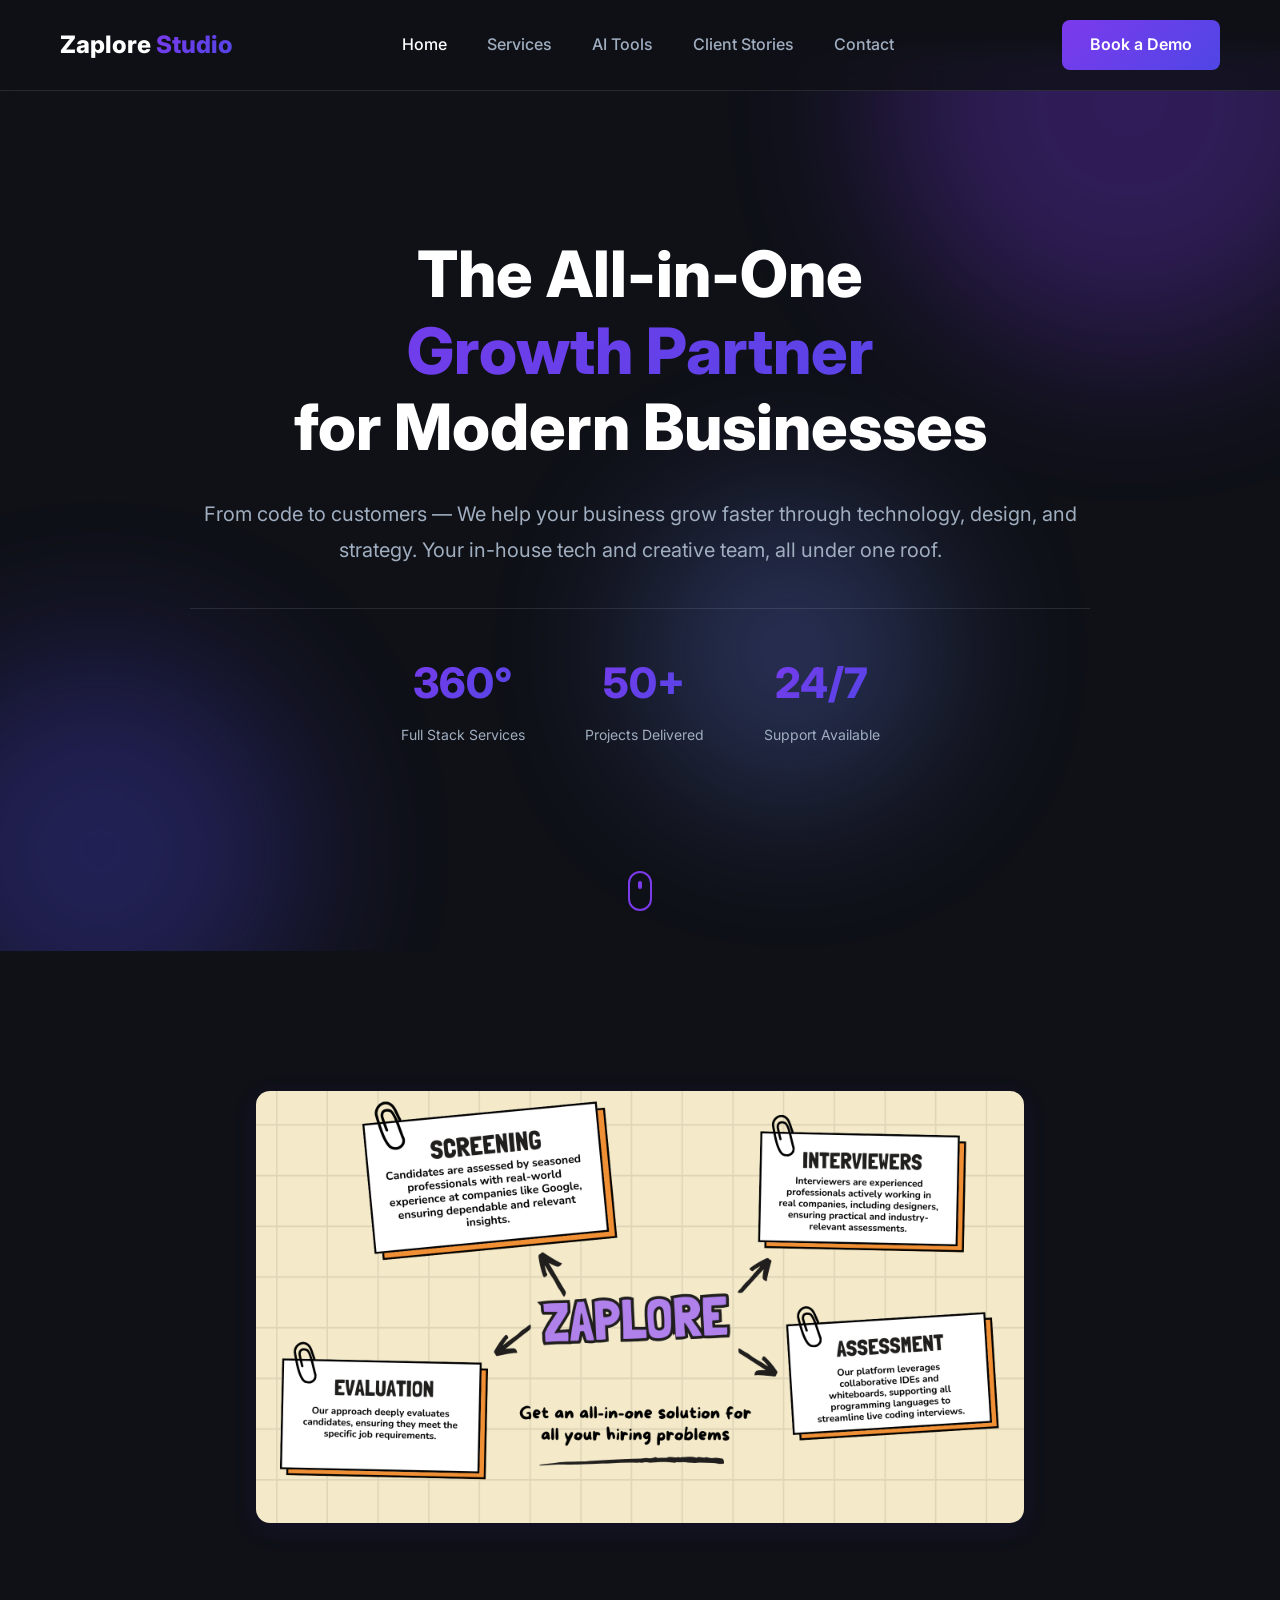
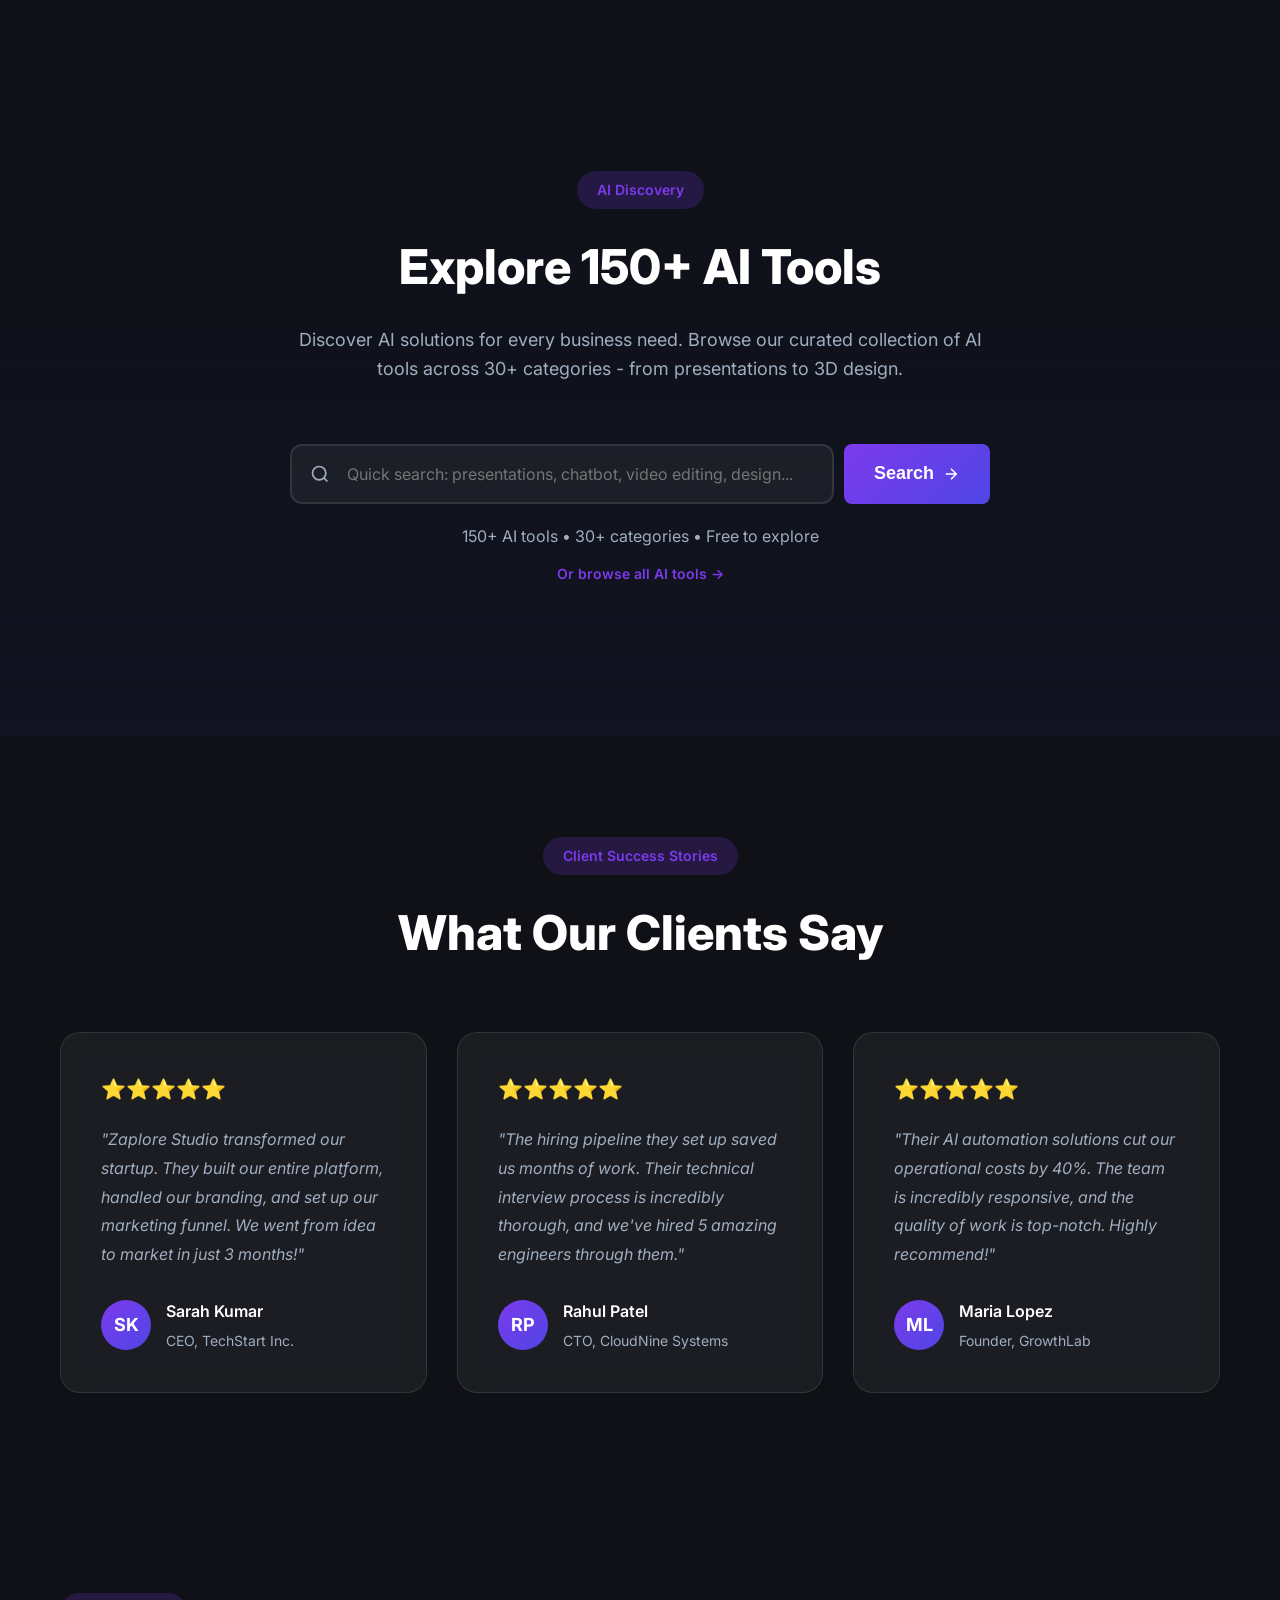
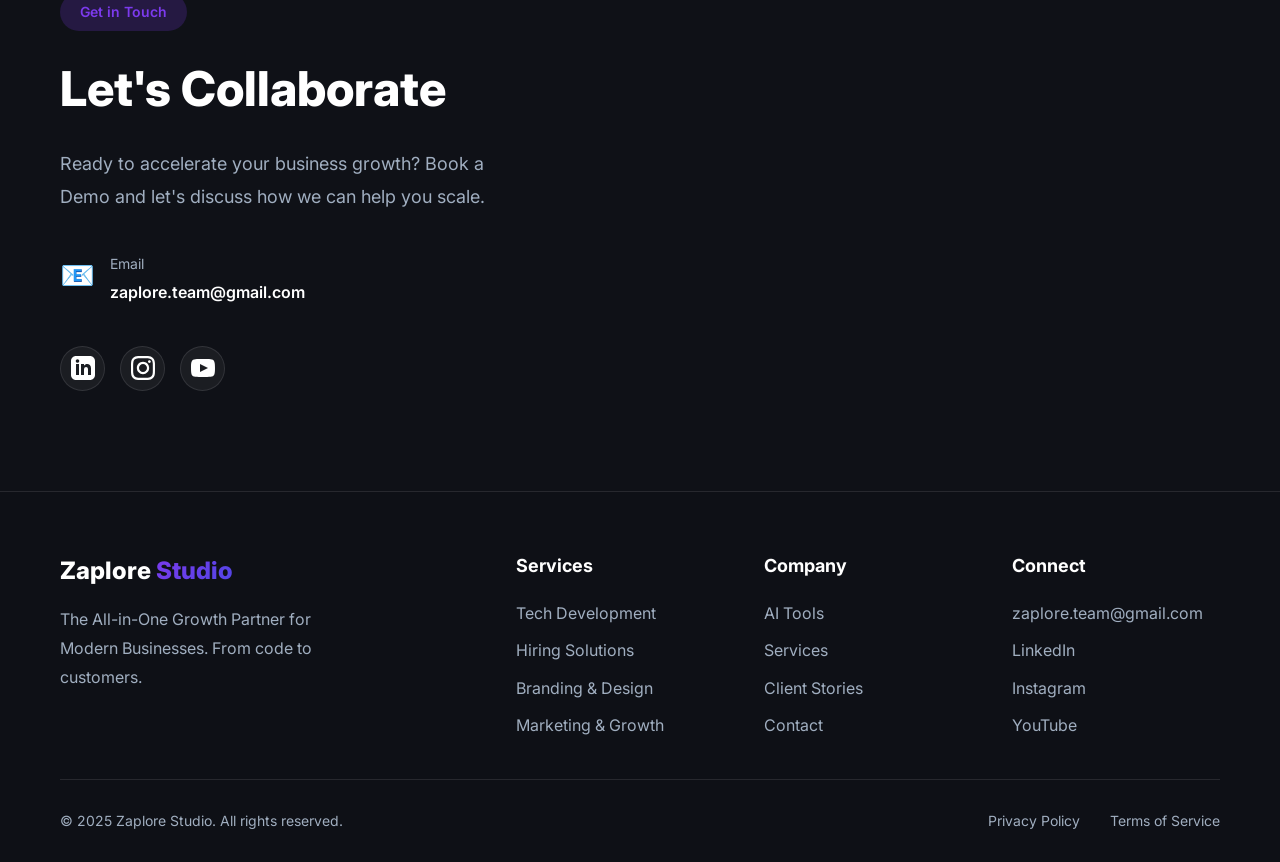
==== commit b872f635: "Update index.html" ====
--- a/index.html
+++ b/index.html
@@ -38,6 +38,23 @@
     <link rel="preconnect" href="https://fonts.gstatic.com" crossorigin>
     <link href="https://fonts.googleapis.com/css2?family=Inter:wght@300;400;500;600;700;800&display=swap" rel="stylesheet">
     <link rel="stylesheet" href="styles.css">
+
+        <style>
+        .services-maps-img {
+            width: 80%;
+            max-width: 80%;
+            height: auto;
+            border-radius: 14px;
+            box-shadow: 0 6px 24px 0 rgba(60, 30, 170, 0.13);
+        }
+        @media (min-width: 768px) {
+            .services-maps-img {
+                max-width: 60%;
+                width: auto;
+            }
+        }
+    </style>
+    
 </head>
 <body>
     <!-- Navigation -->
@@ -107,117 +124,14 @@
 
 
 
-    <!-- Services Section -->
-    <section class="services" id="services">
-        <div class="container">
-            <div class="section-header">
-                <span class="section-tag">What We Do</span>
-                <h2 class="section-title">360° Services for Complete Growth</h2>
-                <p class="section-description">Everything your business needs to scale — from development to deployment, branding to marketing.</p>
-            </div>
-            
-            <!-- Carousel Navigation -->
-            <div class="services-carousel-container">
-                <button class="carousel-nav-btn prev-btn" id="servicesPrevBtn" aria-label="Previous">
-                    <svg width="24" height="24" viewBox="0 0 24 24" fill="none" stroke="currentColor" stroke-width="2">
-                        <path d="M15 18l-6-6 6-6"/>
-                    </svg>
-                </button>
-                
-                <div class="services-carousel-track">
-                    <div class="services-carousel" id="servicesCarousel">
-                <div class="service-card">
-                    <div class="service-icon">💻</div>
-                    <h3 class="service-title">Tech & Product Development</h3>
-                    <p class="service-description">
-                        Web and mobile app development, AI tools, automation systems, internal dashboards, and SaaS products built with cutting-edge technology.
-                    </p>
-                    <ul class="service-features">
-                        <li>Custom Web Applications</li>
-                        <li>Mobile App Development</li>
-                        <li>SaaS Product Development</li>
-                        <li>Internal Dashboards</li>
-                    </ul>
-                </div>
-
-                <div class="service-card">
-                    <div class="service-icon">👥</div>
-                    <h3 class="service-title">Talent & Hiring Solutions</h3>
-                    <p class="service-description">
-                        Complete hiring pipeline setup, candidate screening, technical interviews, and onboarding automation to build your dream team.
-                    </p>
-                    <ul class="service-features">
-                        <li>Hiring Pipeline Setup</li>
-                        <li>Candidate Screening</li>
-                        <li>Technical Interviews</li>
-                        <li>Onboarding Automation</li>
-                    </ul>
-                </div>
-
-                <div class="service-card">
-                    <div class="service-icon">🎨</div>
-                    <h3 class="service-title">Branding & Design Studio</h3>
-                    <p class="service-description">
-                        Logo design, brand identity, content creation, UX/UI design, and product visuals that make your brand stand out.
-                    </p>
-                    <ul class="service-features">
-                        <li>Logo & Brand Identity</li>
-                        <li>UX/UI Design</li>
-                        <li>Product Visuals</li>
-                        <li>Content Creation</li>
-                    </ul>
-                </div>
-
-                <div class="service-card">
-                    <div class="service-icon">📈</div>
-                    <h3 class="service-title">Marketing & Growth</h3>
-                    <p class="service-description">
-                        Performance marketing, SEO, paid ads, social media management, influencer campaigns, and content strategy for explosive growth.
-                    </p>
-                    <ul class="service-features">
-                        <li>Performance Marketing</li>
-                        <li>SEO & Content Strategy</li>
-                        <li>Paid Advertising</li>
-                        <li>Influencer Campaigns</li>
-                    </ul>
-                </div>
-
-                <div class="service-card">
-                    <div class="service-icon">📱</div>
-                    <h3 class="service-title">Social Media Management</h3>
-                    <p class="service-description">
-                        End-to-end social media setup, posts, reels, ad creatives, engagement tracking, and automation to build your online presence.
-                    </p>
-                    <ul class="service-features">
-                        <li>Social Media Setup</li>
-                        <li>Content & Reels Creation</li>
-                        <li>Engagement Tracking</li>
-                        <li>Ad Creative Design</li>
-                    </ul>
-                </div>
-
-                <div class="service-card">
-                    <div class="service-icon">🤖</div>
-                    <h3 class="service-title">Automation & AI Integration</h3>
-                    <p class="service-description">
-                        Workflow automation, AI chatbot development, lead generation automation, and AI-based analytics to work smarter, not harder.
-                    </p>
-                    <ul class="service-features">
-                        <li>Workflow Automation</li>
-                        <li>AI Chatbot Development</li>
-                        <li>Lead Generation Automation</li>
-                        <li>AI-Based Analytics</li>
-                    </ul>
-                    </div>
-                </div>
-                
-                <button class="carousel-nav-btn next-btn" id="servicesNextBtn" aria-label="Next">
-                    <svg width="24" height="24" viewBox="0 0 24 24" fill="none" stroke="currentColor" stroke-width="2">
-                        <path d="M9 18l6-6-6-6"/>
-                    </svg>
-                </button>
-            </div>
-        </div>
+      <section class="services" id="services">
+    <div style="text-align: center; margin: 40px 0;">
+        <img 
+            class="services-maps-img"
+            src="outsource.png" 
+            alt="Maps illustration"
+        >
+    </div>
     </section>
 
     <!-- AI Tools Preview Section -->
@@ -453,4 +367,4 @@
 </body>
 </html>
 
-<script src="js/appViewController.js"></script>+<script src="js/appViewController.js"></script>
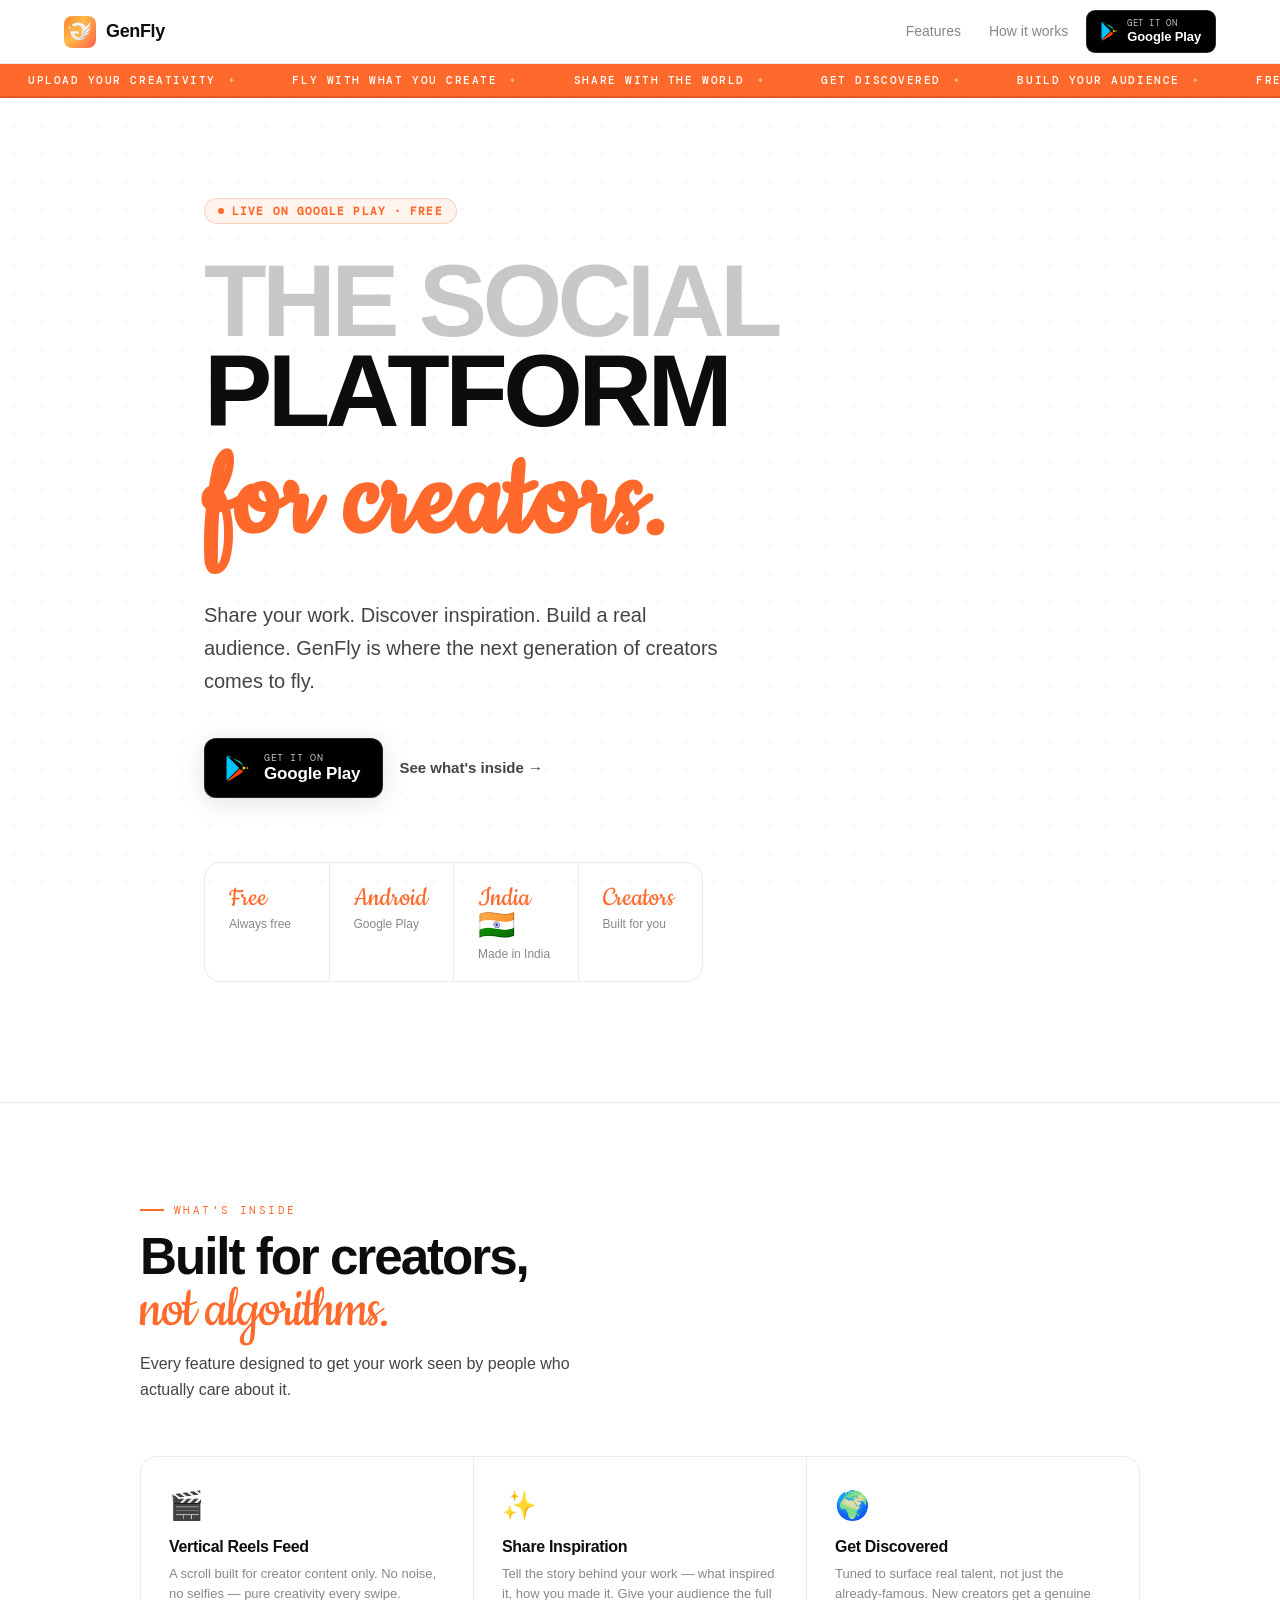
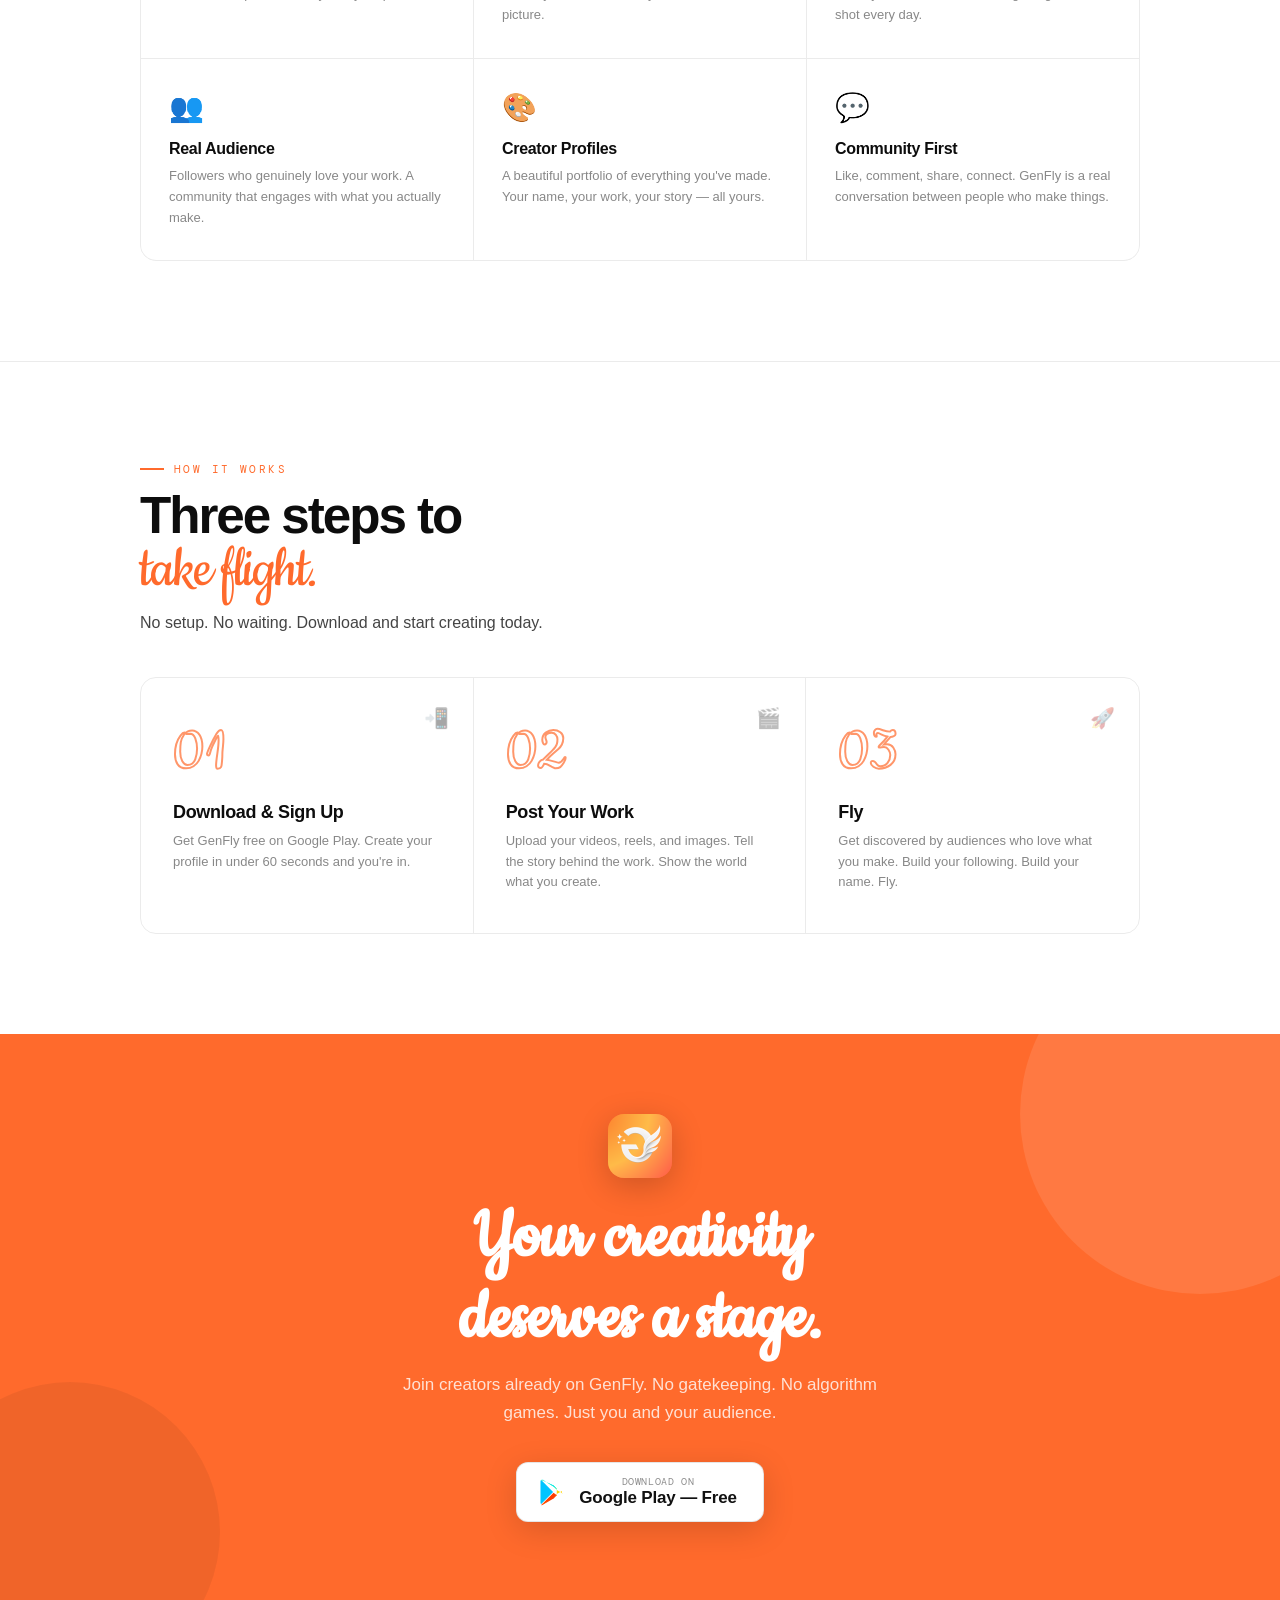
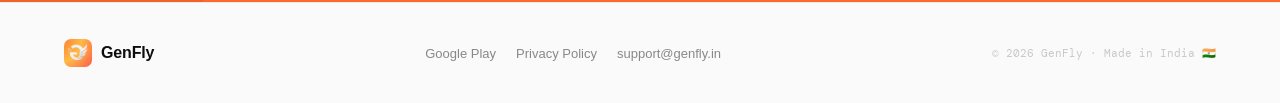
==== commit 22e38be2: "Update index.html" ====
--- a/index.html
+++ b/index.html
@@ -1,370 +1,505 @@
-
 <!DOCTYPE html>
 <html lang="en">
 <head>
-    <meta charset="UTF-8">
-    <meta name="viewport" content="width=device-width, initial-scale=1.0">
-    <meta name="description" content="Zaplore Studio For Business Growth - The All-in-One Growth Partner for Modern Businesses. Tech studio, startup growth partner, app development and marketing agency, AI automation studio.">
-    <meta name="keywords" content="Zaplore Studio, Business Growth, Tech Studio, Startup Growth Partner, App Development and Marketing Agency, AI Automation Studio, Social Media and Branding Company">
-    <meta name="author" content="Zaplore Studio">
-    <meta name="robots" content="index, follow">
-    
-    <link rel="icon" href="title.png" type="image/x-icon">
-    <!-- Open Graph / Facebook -->
-    <meta property="og:type" content="website">
-    <meta property="og:url" content="https://zaplore.com/">
-    <meta property="og:title" content="Zaplore Studio - The All-in-One Growth Partner">
-    <meta property="og:description" content="From code to customers. We help your business grow through technology, design, and strategy.">
-    <meta property="og:image" content="https://zaplore.com/og-image.jpg">
-    
-    <!-- Twitter -->
-    <meta property="twitter:card" content="summary_large_image">
-    <meta property="twitter:url" content="https://zaplore.com/">
-    <meta property="twitter:title" content="Zaplore Studio - The All-in-One Growth Partner">
-    <meta property="twitter:description" content="From code to customers. We help your business grow through technology, design, and strategy.">
-    <meta property="twitter:image" content="https://zaplore.com/og-image.jpg">
-    
-    <!-- PWA -->
-    <link rel="manifest" href="manifest.json">
-    <meta name="theme-color" content="#7C3AED">
-    <meta name="apple-mobile-web-app-capable" content="yes">
-    <meta name="apple-mobile-web-app-status-bar-style" content="black-translucent">
-    
-    <!-- reCAPTCHA v3 -->
-    <script src="https://www.google.com/recaptcha/api.js?render=6LfBifcrAAAAAFYIdUITpeLKD2Za_RM8vfFRR9RE"></script>
-    
-    <title>Zaplore Studio - The All-in-One Growth Partner for Modern Businesses</title>
-    <link rel="preconnect" href="https://fonts.googleapis.com">
-    <link rel="preconnect" href="https://fonts.gstatic.com" crossorigin>
-    <link href="https://fonts.googleapis.com/css2?family=Inter:wght@300;400;500;600;700;800&display=swap" rel="stylesheet">
-    <link rel="stylesheet" href="styles.css">
-
-        <style>
-        .services-maps-img {
-            width: 80%;
-            max-width: 80%;
-            height: auto;
-            border-radius: 14px;
-            box-shadow: 0 6px 24px 0 rgba(60, 30, 170, 0.13);
-        }
-        @media (min-width: 768px) {
-            .services-maps-img {
-                max-width: 60%;
-                width: auto;
-            }
-        }
-    </style>
-    
+<meta charset="UTF-8"/>
+<meta name="viewport" content="width=device-width,initial-scale=1.0"/>
+<title>GenFly — Fly With What You Create</title>
+<meta name="description" content="The social platform for creators. Share your work, get discovered, build a real audience. Free on Android."/>
+<link rel="preconnect" href="https://fonts.googleapis.com">
+<link rel="preconnect" href="https://fonts.gstatic.com" crossorigin>
+<link href="https://fonts.googleapis.com/css2?family=Cookie&family=Google+Sans+Flex:opsz,wght@6..144,1..1000&family=DM+Mono:wght@400;500&display=swap" rel="stylesheet">
+<style>
+*,*::before,*::after{margin:0;padding:0;box-sizing:border-box;}
+:root{
+  --o:#FF6A2C; --o2:#E55A1E; --op:#FFF3EE;
+  --bg:#FFFFFF; --bg2:#FAFAFA; --bg3:#F5F5F5;
+  --ink:#0D0D0D; --ink2:#444; --ink3:#888; --ink4:#C8C8C8;
+  --line:#EBEBEB;
+}
+html{scroll-behavior:smooth;}
+body{
+  background:var(--bg);color:var(--ink);
+  font-family:"Google Sans Flex","Google Sans",sans-serif;
+  -webkit-font-smoothing:antialiased;overflow-x:hidden;
+}
+::selection{background:var(--o);color:#fff;}
+a{text-decoration:none;color:inherit;}
+img{display:block;}
+
+
+/* ── GOOGLE PLAY BADGE (official recreation) ── */
+.gp-badge {
+  display: inline-flex;
+  align-items: center;
+  gap: 10px;
+  padding: 10px 20px 10px 16px;
+  background: #000;
+  border-radius: 12px;
+  border: 1px solid rgba(255,255,255,0.15);
+  text-decoration: none;
+  transition: all 0.2s;
+  cursor: pointer;
+  flex-shrink: 0;
+}
+.gp-badge:hover {
+  background: #1a1a1a;
+  transform: translateY(-1px);
+  box-shadow: 0 8px 28px rgba(0,0,0,0.18);
+}
+
+/* The colourful Google Play triangle — CSS only */
+.gp-logo {
+  width: 26px;
+  height: 26px;
+  position: relative;
+  flex-shrink: 0;
+}
+/* Triangle shape using clip-path */
+.gp-logo-inner {
+  width: 100%;
+  height: 100%;
+  position: relative;
+}
+/* Four coloured segments of the play button */
+.gp-seg {
+  position: absolute;
+  width: 0; height: 0;
+}
+/* We use a layered approach:
+   The play button has 4 colour bands.
+   Top-left: cyan/teal
+   Bottom-left: green  
+   Top-right: yellow/orange
+   Bottom-right: red/pink
+   All pointing right like a play arrow */
+.gp-play {
+  width: 26px;
+  height: 26px;
+  position: relative;
+  overflow: hidden;
+  border-radius: 3px;
+}
+/* Cyan top-left */
+.gp-play::before {
+  content: '';
+  position: absolute;
+  top: 0; left: 0;
+  width: 0; height: 0;
+  border-style: solid;
+  border-width: 13px 0 0 26px;
+  border-color: transparent transparent transparent #00c1e0;
+}
+/* Green bottom-left */
+.gp-play::after {
+  content: '';
+  position: absolute;
+  bottom: 0; left: 0;
+  width: 0; height: 0;
+  border-style: solid;
+  border-width: 0 0 13px 26px;
+  border-color: transparent transparent #5fce79 transparent;
+}
+
+.gp-txt {
+  display: flex;
+  flex-direction: column;
+  line-height: 1.2;
+}
+.gp-txt-top {
+  font-size: 10px;
+  color: rgba(255,255,255,0.75);
+  letter-spacing: 0.06em;
+  text-transform: uppercase;
+  font-family: 'DM Mono', monospace;
+  font-weight: 400;
+}
+.gp-txt-main {
+  font-size: 16px;
+  font-weight: 700;
+  color: #fff;
+  letter-spacing: -0.01em;
+  font-family: 'Google Sans Flex', 'Google Sans', sans-serif;
+}
+
+/* White version — for use on orange bg */
+.gp-badge-white {
+  background: #fff;
+  border-color: rgba(0,0,0,0.1);
+}
+.gp-badge-white:hover {
+  background: #f5f5f5;
+  box-shadow: 0 8px 28px rgba(0,0,0,0.15);
+}
+.gp-badge-white .gp-txt-top { color: rgba(0,0,0,0.5); }
+.gp-badge-white .gp-txt-main { color: #111; }
+
+/* Large version */
+.gp-badge-lg .gp-logo { width: 32px; height: 32px; }
+.gp-badge-lg .gp-play { width: 32px; height: 32px; }
+.gp-badge-lg .gp-play::before { border-width: 16px 0 0 32px; }
+.gp-badge-lg .gp-play::after { border-width: 0 0 16px 32px; }
+.gp-badge-lg { padding: 12px 24px 12px 18px; gap: 14px; }
+.gp-badge-lg .gp-txt-main { font-size: 18px; }
+.gp-badge-lg .gp-txt-top { font-size: 11px; }
+
+
+/* NAV */
+.nav{
+  position:sticky;top:0;z-index:100;
+  height:64px;padding:0 5vw;
+  display:flex;align-items:center;justify-content:space-between;
+  background:rgba(255,255,255,.95);backdrop-filter:blur(20px);
+  border-bottom:1px solid var(--line);
+}
+.nav-brand{display:flex;align-items:center;gap:10px;}
+.nav-ic{width:32px;height:32px;border-radius:8px;overflow:hidden;flex-shrink:0;}
+.nav-ic img{width:100%;height:100%;object-fit:cover;}
+.nav-name{font-size:18px;font-weight:700;color:var(--ink);letter-spacing:-.02em;}
+.nav-r{display:flex;align-items:center;gap:8px;}
+.nav-lnk{font-size:14px;color:var(--ink3);padding:6px 10px;transition:color .2s;font-weight:500;}
+.nav-lnk:hover{color:var(--ink);}
+/* nav badge — smaller */
+.nav-r .gp-badge {
+  padding: 7px 14px 7px 12px;
+  border-radius: 9px;
+  gap: 8px;
+}
+.nav-r .gp-txt-main { font-size: 13px; }
+.nav-r .gp-txt-top { font-size: 9px; }
+
+/* TICKER */
+.ticker{overflow:hidden;background:var(--o);padding:9px 0;border-bottom:2px solid var(--o2);}
+.tick-track{display:flex;width:max-content;animation:tick 32s linear infinite;}
+.tick-item{
+  font-family:"DM Mono",monospace;font-size:11px;font-weight:500;color:#fff;
+  letter-spacing:.14em;text-transform:uppercase;
+  padding:0 28px;white-space:nowrap;
+  display:flex;align-items:center;gap:12px;
+}
+.tick-item::after{content:"✦";font-size:8px;opacity:.5;}
+@keyframes tick{to{transform:translateX(-50%);}}
+
+/* HERO */
+body::before{
+  content:"";position:fixed;inset:0;z-index:-1;
+  background-image:radial-gradient(circle,#ddd 1px,transparent 1px);
+  background-size:28px 28px;opacity:.4;
+}
+.hero{
+  padding:100px 5vw 120px;
+  max-width:1000px;margin:0 auto;
+  display:flex;flex-direction:column;align-items:flex-start;
+}
+.hero-tag{
+  display:inline-flex;align-items:center;gap:8px;
+  padding:5px 13px;border-radius:100px;
+  background:var(--op);border:1px solid rgba(255,106,44,.25);
+  font-size:11px;font-weight:600;color:var(--o);
+  letter-spacing:.1em;text-transform:uppercase;
+  margin-bottom:32px;font-family:"DM Mono",monospace;
+}
+.htdot{width:6px;height:6px;background:var(--o);border-radius:50%;animation:pd 2s ease-in-out infinite;}
+@keyframes pd{0%,100%{opacity:1;}50%{opacity:.3;}}
+.hero-h{margin-bottom:28px;max-width:860px;}
+.hline-sans{
+  display:block;
+  font-family:"Google Sans Flex","Google Sans",sans-serif;
+  font-weight:900;
+  font-size:clamp(52px,8vw,110px);
+  letter-spacing:-.045em;line-height:.88;color:var(--ink);
+}
+.hline-sans.dim{color:var(--ink4);}
+.hline-cookie{
+  display:block;
+  font-family:"Cookie",cursive;
+  font-size:clamp(64px,10vw,138px);
+  color:var(--o);line-height:1.05;letter-spacing:.01em;
+}
+.hero-sub{
+  font-size:clamp(16px,1.8vw,20px);color:var(--ink2);
+  line-height:1.65;max-width:520px;margin-bottom:40px;
+}
+.hero-ctas{display:flex;gap:12px;flex-wrap:wrap;align-items:center;margin-bottom:64px;}
+.cta-link{
+  font-size:15px;font-weight:600;color:var(--ink2);
+  display:inline-flex;align-items:center;gap:6px;
+  padding:14px 4px;border-bottom:1.5px solid transparent;transition:all .2s;
+}
+.cta-link:hover{color:var(--o);border-bottom-color:var(--o);}
+
+/* Hero badge — larger */
+.hero-ctas .gp-badge {
+  padding: 13px 22px 13px 18px;
+  border-radius: 12px;
+  gap: 13px;
+  box-shadow: 0 4px 24px rgba(0,0,0,.12);
+}
+.hero-ctas .gp-txt-main { font-size: 17px; }
+.hero-ctas .gp-txt-top { font-size: 10px; }
+
+/* Facts */
+.hero-facts{
+  display:flex;gap:0;
+  border:1px solid var(--line);border-radius:16px;overflow:hidden;max-width:580px;
+}
+.hf{flex:1;padding:20px 24px;border-right:1px solid var(--line);}
+.hf:last-child{border-right:none;}
+.hf-num{
+  font-family:"Cookie",cursive;
+  font-size:30px;color:var(--o);line-height:1;margin-bottom:4px;
+}
+.hf-lbl{font-size:12px;color:var(--ink3);font-weight:500;}
+
+/* SECTIONS */
+.sec{padding:100px 5vw;border-top:1px solid var(--line);}
+.sec-inner{max-width:1000px;margin:0 auto;}
+.stag{
+  font-family:"DM Mono",monospace;font-size:11px;
+  letter-spacing:.22em;text-transform:uppercase;color:var(--o);
+  margin-bottom:16px;display:flex;align-items:center;gap:10px;
+}
+.stag::before{content:"";width:24px;height:2px;background:var(--o);}
+.sh{
+  font-size:clamp(32px,4vw,52px);font-weight:900;
+  line-height:.92;letter-spacing:-.04em;margin-bottom:10px;color:var(--ink);
+}
+.sh em{
+  font-family:"Cookie",cursive;font-weight:400;font-style:normal;
+  font-size:clamp(40px,5vw,64px);color:var(--o);line-height:.95;
+}
+.ssub{font-size:16px;color:var(--ink2);line-height:1.65;max-width:480px;margin-bottom:52px;}
+
+/* FEATURES */
+.feat-grid{
+  display:grid;grid-template-columns:repeat(3,1fr);
+  gap:1px;background:var(--line);
+  border:1px solid var(--line);border-radius:16px;overflow:hidden;
+}
+.fc{background:var(--bg);padding:32px 28px;transition:background .2s;}
+.fc:hover{background:var(--op);}
+.fc-ico{font-size:28px;margin-bottom:16px;}
+.fc-t{font-size:16px;font-weight:700;color:var(--ink);letter-spacing:-.02em;margin-bottom:8px;}
+.fc-b{font-size:13px;color:var(--ink3);line-height:1.6;}
+
+/* HOW */
+.how-grid{
+  display:grid;grid-template-columns:repeat(3,1fr);
+  gap:0;border:1px solid var(--line);border-radius:16px;overflow:hidden;
+}
+.hs{padding:40px 32px;border-right:1px solid var(--line);position:relative;transition:background .2s;}
+.hs:last-child{border-right:none;}
+.hs:hover{background:var(--bg2);}
+.hs-n{
+  font-family:"Cookie",cursive;
+  font-size:68px;line-height:1;margin-bottom:16px;
+  -webkit-text-stroke:2px var(--o);color:transparent;opacity:.7;
+}
+.hs-e{position:absolute;top:28px;right:24px;font-size:20px;opacity:.35;}
+.hs-t{font-size:18px;font-weight:700;color:var(--ink);letter-spacing:-.02em;margin-bottom:8px;}
+.hs-b{font-size:13px;color:var(--ink3);line-height:1.6;}
+
+/* CTA BAND */
+.cta-band{
+  background:var(--o);padding:80px 5vw;text-align:center;
+  position:relative;overflow:hidden;
+}
+.cta-band::before{content:"";position:absolute;top:-100px;right:-100px;width:360px;height:360px;background:rgba(255,255,255,.1);border-radius:50%;}
+.cta-band::after{content:"";position:absolute;bottom:-80px;left:-80px;width:300px;height:300px;background:rgba(0,0,0,.06);border-radius:50%;}
+.cb-icon{width:64px;height:64px;border-radius:16px;overflow:hidden;margin:0 auto 20px;box-shadow:0 8px 32px rgba(0,0,0,.2);position:relative;z-index:1;}
+.cb-icon img{width:100%;height:100%;object-fit:cover;}
+.cb-h{
+  font-family:"Cookie",cursive;
+  font-size:clamp(44px,6vw,80px);color:#fff;
+  line-height:1.05;margin-bottom:12px;position:relative;z-index:1;
+}
+.cb-sub{font-size:17px;color:rgba(255,255,255,.8);line-height:1.6;max-width:480px;margin:0 auto 36px;position:relative;z-index:1;}
+/* CTA badge white version */
+.cta-band .gp-badge-white {
+  position: relative; z-index: 1;
+  padding: 13px 26px 13px 20px;
+  border-radius: 12px;
+  gap: 14px;
+  box-shadow: 0 8px 32px rgba(0,0,0,.15);
+}
+.cta-band .gp-badge-white .gp-txt-main { font-size: 17px; color: #111; }
+.cta-band .gp-badge-white .gp-txt-top { color: rgba(0,0,0,.45); }
+.cta-band .gp-badge-white:hover {
+  transform: translateY(-2px);
+  box-shadow: 0 16px 48px rgba(0,0,0,.2);
+}
+
+/* FOOTER */
+footer{
+  background:var(--bg2);border-top:1px solid var(--line);
+  padding:36px 5vw;
+  display:flex;align-items:center;justify-content:space-between;flex-wrap:wrap;gap:14px;
+}
+.ft-brand{display:flex;align-items:center;gap:9px;}
+.ft-ic{width:28px;height:28px;border-radius:7px;overflow:hidden;}
+.ft-ic img{width:100%;height:100%;object-fit:cover;}
+.ft-name{font-size:16px;font-weight:700;letter-spacing:-.01em;}
+.ft-links{display:flex;gap:20px;flex-wrap:wrap;}
+.ft-link{font-size:13px;color:var(--ink3);transition:color .2s;}
+.ft-link:hover{color:var(--ink);}
+.ft-copy{font-size:11px;color:var(--ink4);font-family:"DM Mono",monospace;}
+
+@media(max-width:900px){
+  .feat-grid{grid-template-columns:1fr 1fr;}
+  .how-grid{grid-template-columns:1fr;}
+  .hs{border-right:none;border-bottom:1px solid var(--line);}
+  .hs:last-child{border-bottom:none;}
+  .hero-facts{max-width:100%;}
+  nav .nav-lnk{display:none;}
+  footer{flex-direction:column;align-items:flex-start;}
+}
+@media(max-width:560px){
+  .feat-grid{grid-template-columns:1fr;}
+  .hero-facts{flex-direction:column;}
+  .hf{border-right:none;border-bottom:1px solid var(--line);}
+  .hf:last-child{border-bottom:none;}
+}
+</style>
 </head>
 <body>
-    <!-- Navigation -->
-    <nav class="navbar" id="navbar">
-        <div class="container">
-            <div class="nav-content">
-                <div class="logo">
-                    <span class="logo-text">Zaplore</span>
-                    <span class="logo-studio">Studio</span>
-                </div>
-                <ul class="nav-links" id="navLinks">
-                    <li><a href="#home" class="nav-link">Home</a></li>
-    
-                    <li><a href="#services" class="nav-link">Services</a></li>
-                    <li><a href="search-all-ai-tools.html" class="nav-link">AI Tools</a></li>
-                    <li><a href="#testimonials" class="nav-link">Client Stories</a></li>
-                    <li><a href="#contact" class="nav-link">Contact</a></li>
-                </ul>
-                <a href="#contact" class="btn-primary">Book a Demo</a>
-                <button class="mobile-menu-btn" id="mobileMenuBtn">
-                    <span></span>
-                    <span></span>
-                    <span></span>
-                </button>
-            </div>
-        </div>
-    </nav>
-<br><br>
-    <!-- Hero Section -->
-    <section class="hero" id="home">
-        <div class="hero-background">
-            <div class="gradient-orb orb-1"></div>
-            <div class="gradient-orb orb-2"></div>
-            <div class="gradient-orb orb-3"></div>
-        </div>
-        <div class="container">
-            <div class="hero-content">
-                <h1 class="hero-title">
-                    <span class="title-line">The All-in-One</span>
-                    <span class="title-line gradient-text">Growth Partner</span>
-                    <span class="title-line">for Modern Businesses</span>
-                </h1>
-                <p class="hero-subtitle">
-                    From code to customers — We help your business grow faster through technology, design, and strategy. Your in-house tech and creative team, all under one roof.
-                </p>
-         
-                <div class="hero-stats">
-                    <div class="stat-item">
-                        <div class="stat-number">360°</div>
-                        <div class="stat-label">Full Stack Services</div>
-                    </div>
-                    <div class="stat-item">
-                        <div class="stat-number">50+</div>
-                        <div class="stat-label">Projects Delivered</div>
-                    </div>
-                    <div class="stat-item">
-                        <div class="stat-number">24/7</div>
-                        <div class="stat-label">Support Available</div>
-                    </div>
-                </div>
-            </div>
-        </div>
-        <div class="scroll-indicator">
-            <div class="mouse"></div>
-        </div>
-    </section>
-
-
-
-      <section class="services" id="services">
-    <div style="text-align: center; margin: 40px 0;">
-        <img 
-            class="services-maps-img"
-            src="outsource.png" 
-            alt="Maps illustration"
-        >
+
+<nav class="nav">
+  <div class="nav-brand">
+    <div class="nav-ic"><img src="[data-uri]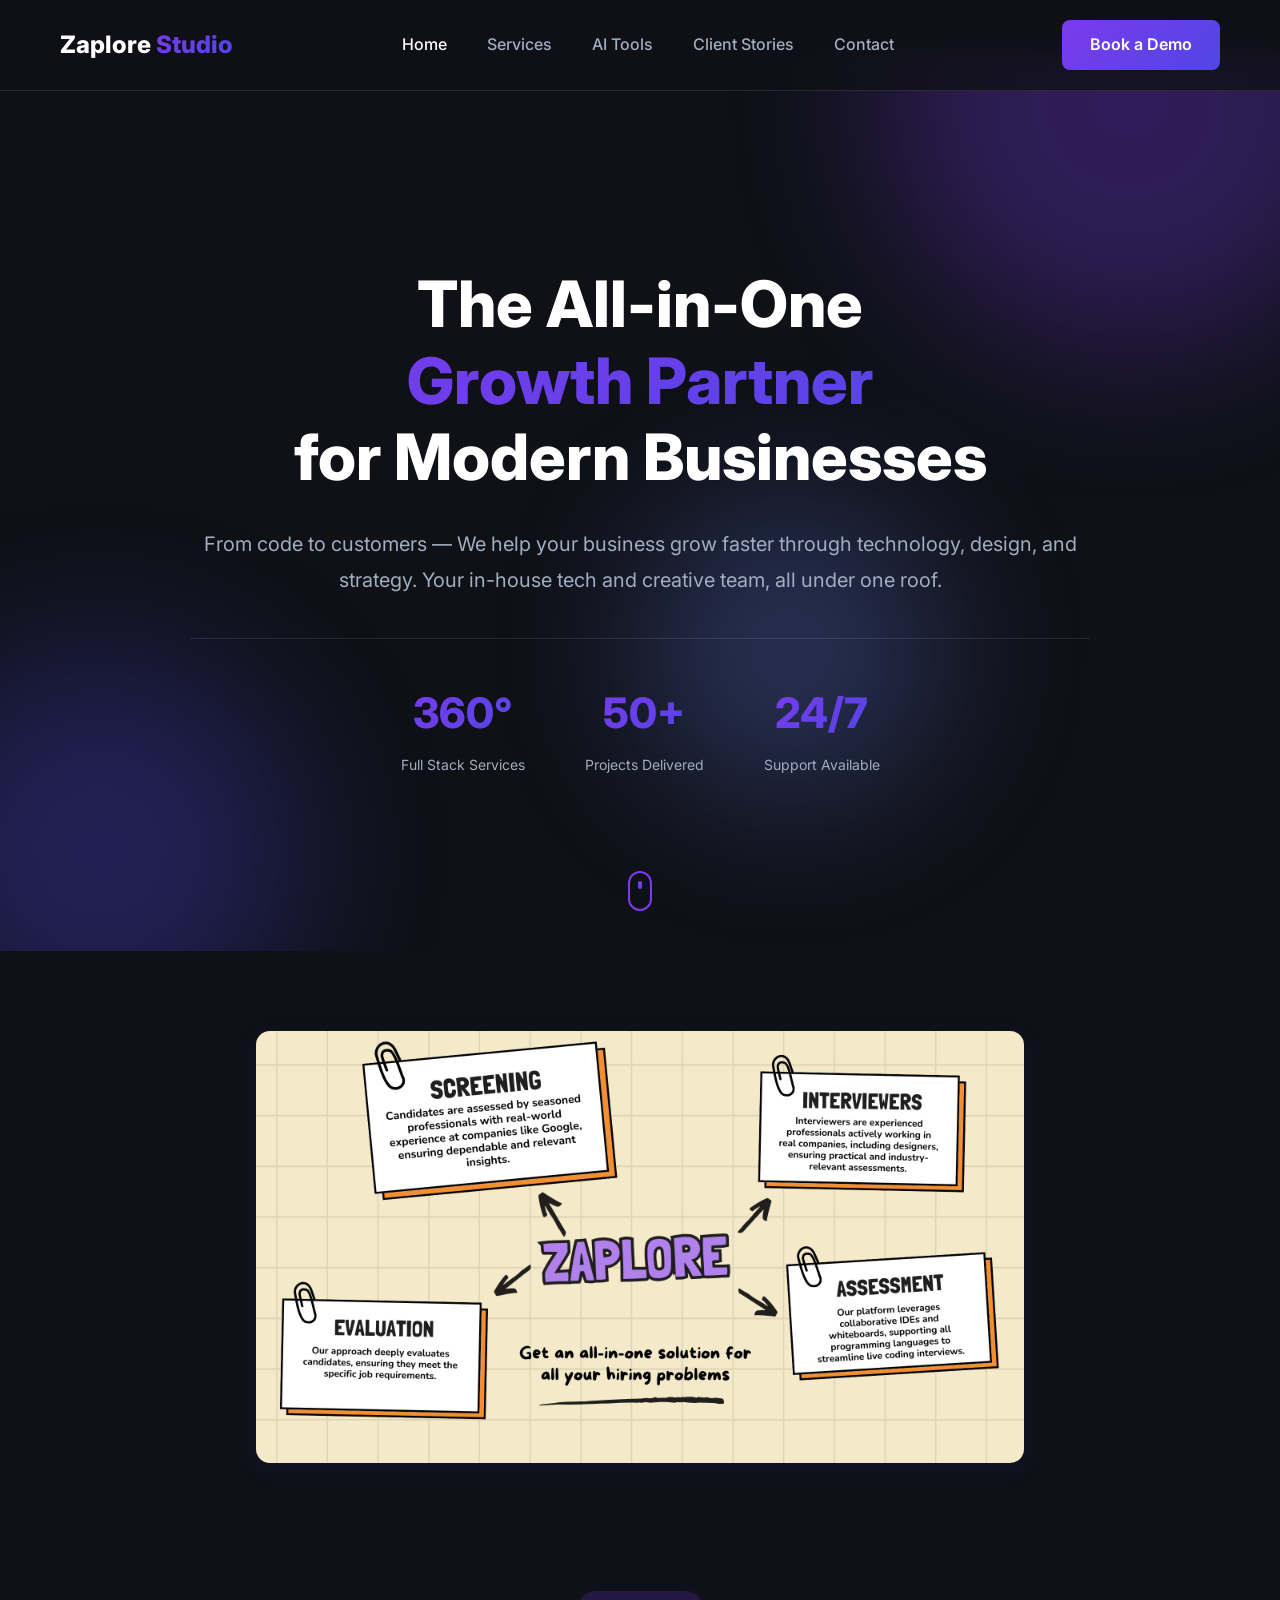
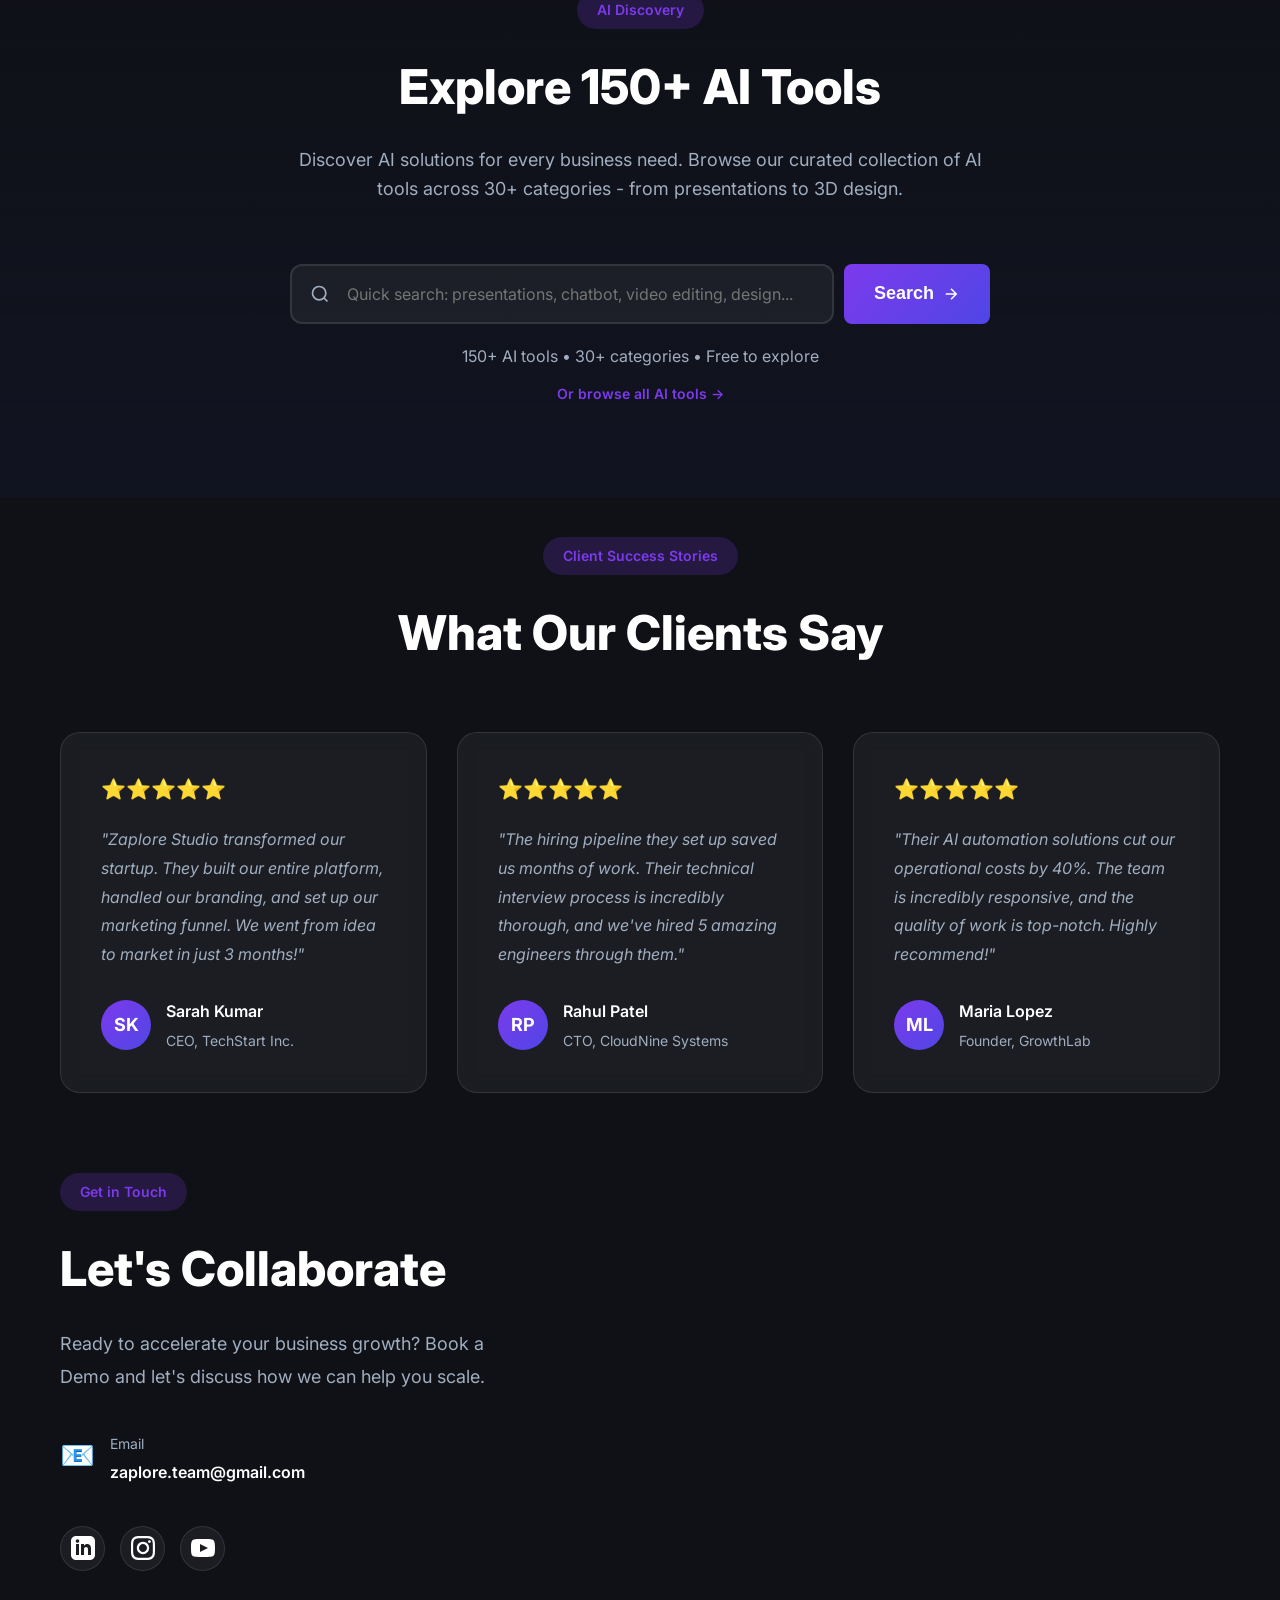
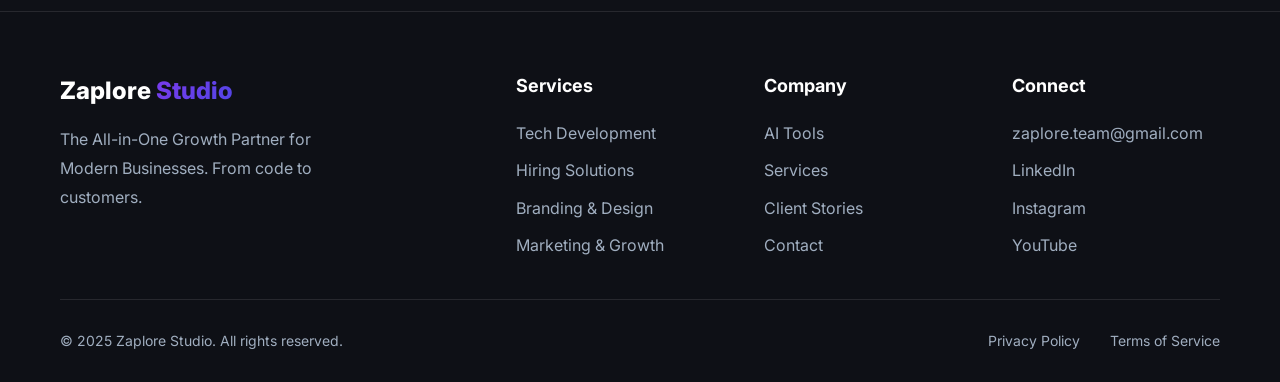
==== commit 39bee5ca: "Update index.html" ====
--- a/index.html
+++ b/index.html
@@ -1,505 +1,371 @@
+
+
 <!DOCTYPE html>
 <html lang="en">
 <head>
-<meta charset="UTF-8"/>
-<meta name="viewport" content="width=device-width,initial-scale=1.0"/>
-<title>GenFly — Fly With What You Create</title>
-<meta name="description" content="The social platform for creators. Share your work, get discovered, build a real audience. Free on Android."/>
-<link rel="preconnect" href="https://fonts.googleapis.com">
-<link rel="preconnect" href="https://fonts.gstatic.com" crossorigin>
-<link href="https://fonts.googleapis.com/css2?family=Cookie&family=Google+Sans+Flex:opsz,wght@6..144,1..1000&family=DM+Mono:wght@400;500&display=swap" rel="stylesheet">
-<style>
-*,*::before,*::after{margin:0;padding:0;box-sizing:border-box;}
-:root{
-  --o:#FF6A2C; --o2:#E55A1E; --op:#FFF3EE;
-  --bg:#FFFFFF; --bg2:#FAFAFA; --bg3:#F5F5F5;
-  --ink:#0D0D0D; --ink2:#444; --ink3:#888; --ink4:#C8C8C8;
-  --line:#EBEBEB;
-}
-html{scroll-behavior:smooth;}
-body{
-  background:var(--bg);color:var(--ink);
-  font-family:"Google Sans Flex","Google Sans",sans-serif;
-  -webkit-font-smoothing:antialiased;overflow-x:hidden;
-}
-::selection{background:var(--o);color:#fff;}
-a{text-decoration:none;color:inherit;}
-img{display:block;}
-
-
-/* ── GOOGLE PLAY BADGE (official recreation) ── */
-.gp-badge {
-  display: inline-flex;
-  align-items: center;
-  gap: 10px;
-  padding: 10px 20px 10px 16px;
-  background: #000;
-  border-radius: 12px;
-  border: 1px solid rgba(255,255,255,0.15);
-  text-decoration: none;
-  transition: all 0.2s;
-  cursor: pointer;
-  flex-shrink: 0;
-}
-.gp-badge:hover {
-  background: #1a1a1a;
-  transform: translateY(-1px);
-  box-shadow: 0 8px 28px rgba(0,0,0,0.18);
-}
-
-/* The colourful Google Play triangle — CSS only */
-.gp-logo {
-  width: 26px;
-  height: 26px;
-  position: relative;
-  flex-shrink: 0;
-}
-/* Triangle shape using clip-path */
-.gp-logo-inner {
-  width: 100%;
-  height: 100%;
-  position: relative;
-}
-/* Four coloured segments of the play button */
-.gp-seg {
-  position: absolute;
-  width: 0; height: 0;
-}
-/* We use a layered approach:
-   The play button has 4 colour bands.
-   Top-left: cyan/teal
-   Bottom-left: green  
-   Top-right: yellow/orange
-   Bottom-right: red/pink
-   All pointing right like a play arrow */
-.gp-play {
-  width: 26px;
-  height: 26px;
-  position: relative;
-  overflow: hidden;
-  border-radius: 3px;
-}
-/* Cyan top-left */
-.gp-play::before {
-  content: '';
-  position: absolute;
-  top: 0; left: 0;
-  width: 0; height: 0;
-  border-style: solid;
-  border-width: 13px 0 0 26px;
-  border-color: transparent transparent transparent #00c1e0;
-}
-/* Green bottom-left */
-.gp-play::after {
-  content: '';
-  position: absolute;
-  bottom: 0; left: 0;
-  width: 0; height: 0;
-  border-style: solid;
-  border-width: 0 0 13px 26px;
-  border-color: transparent transparent #5fce79 transparent;
-}
-
-.gp-txt {
-  display: flex;
-  flex-direction: column;
-  line-height: 1.2;
-}
-.gp-txt-top {
-  font-size: 10px;
-  color: rgba(255,255,255,0.75);
-  letter-spacing: 0.06em;
-  text-transform: uppercase;
-  font-family: 'DM Mono', monospace;
-  font-weight: 400;
-}
-.gp-txt-main {
-  font-size: 16px;
-  font-weight: 700;
-  color: #fff;
-  letter-spacing: -0.01em;
-  font-family: 'Google Sans Flex', 'Google Sans', sans-serif;
-}
-
-/* White version — for use on orange bg */
-.gp-badge-white {
-  background: #fff;
-  border-color: rgba(0,0,0,0.1);
-}
-.gp-badge-white:hover {
-  background: #f5f5f5;
-  box-shadow: 0 8px 28px rgba(0,0,0,0.15);
-}
-.gp-badge-white .gp-txt-top { color: rgba(0,0,0,0.5); }
-.gp-badge-white .gp-txt-main { color: #111; }
-
-/* Large version */
-.gp-badge-lg .gp-logo { width: 32px; height: 32px; }
-.gp-badge-lg .gp-play { width: 32px; height: 32px; }
-.gp-badge-lg .gp-play::before { border-width: 16px 0 0 32px; }
-.gp-badge-lg .gp-play::after { border-width: 0 0 16px 32px; }
-.gp-badge-lg { padding: 12px 24px 12px 18px; gap: 14px; }
-.gp-badge-lg .gp-txt-main { font-size: 18px; }
-.gp-badge-lg .gp-txt-top { font-size: 11px; }
-
-
-/* NAV */
-.nav{
-  position:sticky;top:0;z-index:100;
-  height:64px;padding:0 5vw;
-  display:flex;align-items:center;justify-content:space-between;
-  background:rgba(255,255,255,.95);backdrop-filter:blur(20px);
-  border-bottom:1px solid var(--line);
-}
-.nav-brand{display:flex;align-items:center;gap:10px;}
-.nav-ic{width:32px;height:32px;border-radius:8px;overflow:hidden;flex-shrink:0;}
-.nav-ic img{width:100%;height:100%;object-fit:cover;}
-.nav-name{font-size:18px;font-weight:700;color:var(--ink);letter-spacing:-.02em;}
-.nav-r{display:flex;align-items:center;gap:8px;}
-.nav-lnk{font-size:14px;color:var(--ink3);padding:6px 10px;transition:color .2s;font-weight:500;}
-.nav-lnk:hover{color:var(--ink);}
-/* nav badge — smaller */
-.nav-r .gp-badge {
-  padding: 7px 14px 7px 12px;
-  border-radius: 9px;
-  gap: 8px;
-}
-.nav-r .gp-txt-main { font-size: 13px; }
-.nav-r .gp-txt-top { font-size: 9px; }
-
-/* TICKER */
-.ticker{overflow:hidden;background:var(--o);padding:9px 0;border-bottom:2px solid var(--o2);}
-.tick-track{display:flex;width:max-content;animation:tick 32s linear infinite;}
-.tick-item{
-  font-family:"DM Mono",monospace;font-size:11px;font-weight:500;color:#fff;
-  letter-spacing:.14em;text-transform:uppercase;
-  padding:0 28px;white-space:nowrap;
-  display:flex;align-items:center;gap:12px;
-}
-.tick-item::after{content:"✦";font-size:8px;opacity:.5;}
-@keyframes tick{to{transform:translateX(-50%);}}
-
-/* HERO */
-body::before{
-  content:"";position:fixed;inset:0;z-index:-1;
-  background-image:radial-gradient(circle,#ddd 1px,transparent 1px);
-  background-size:28px 28px;opacity:.4;
-}
-.hero{
-  padding:100px 5vw 120px;
-  max-width:1000px;margin:0 auto;
-  display:flex;flex-direction:column;align-items:flex-start;
-}
-.hero-tag{
-  display:inline-flex;align-items:center;gap:8px;
-  padding:5px 13px;border-radius:100px;
-  background:var(--op);border:1px solid rgba(255,106,44,.25);
-  font-size:11px;font-weight:600;color:var(--o);
-  letter-spacing:.1em;text-transform:uppercase;
-  margin-bottom:32px;font-family:"DM Mono",monospace;
-}
-.htdot{width:6px;height:6px;background:var(--o);border-radius:50%;animation:pd 2s ease-in-out infinite;}
-@keyframes pd{0%,100%{opacity:1;}50%{opacity:.3;}}
-.hero-h{margin-bottom:28px;max-width:860px;}
-.hline-sans{
-  display:block;
-  font-family:"Google Sans Flex","Google Sans",sans-serif;
-  font-weight:900;
-  font-size:clamp(52px,8vw,110px);
-  letter-spacing:-.045em;line-height:.88;color:var(--ink);
-}
-.hline-sans.dim{color:var(--ink4);}
-.hline-cookie{
-  display:block;
-  font-family:"Cookie",cursive;
-  font-size:clamp(64px,10vw,138px);
-  color:var(--o);line-height:1.05;letter-spacing:.01em;
-}
-.hero-sub{
-  font-size:clamp(16px,1.8vw,20px);color:var(--ink2);
-  line-height:1.65;max-width:520px;margin-bottom:40px;
-}
-.hero-ctas{display:flex;gap:12px;flex-wrap:wrap;align-items:center;margin-bottom:64px;}
-.cta-link{
-  font-size:15px;font-weight:600;color:var(--ink2);
-  display:inline-flex;align-items:center;gap:6px;
-  padding:14px 4px;border-bottom:1.5px solid transparent;transition:all .2s;
-}
-.cta-link:hover{color:var(--o);border-bottom-color:var(--o);}
-
-/* Hero badge — larger */
-.hero-ctas .gp-badge {
-  padding: 13px 22px 13px 18px;
-  border-radius: 12px;
-  gap: 13px;
-  box-shadow: 0 4px 24px rgba(0,0,0,.12);
-}
-.hero-ctas .gp-txt-main { font-size: 17px; }
-.hero-ctas .gp-txt-top { font-size: 10px; }
-
-/* Facts */
-.hero-facts{
-  display:flex;gap:0;
-  border:1px solid var(--line);border-radius:16px;overflow:hidden;max-width:580px;
-}
-.hf{flex:1;padding:20px 24px;border-right:1px solid var(--line);}
-.hf:last-child{border-right:none;}
-.hf-num{
-  font-family:"Cookie",cursive;
-  font-size:30px;color:var(--o);line-height:1;margin-bottom:4px;
-}
-.hf-lbl{font-size:12px;color:var(--ink3);font-weight:500;}
-
-/* SECTIONS */
-.sec{padding:100px 5vw;border-top:1px solid var(--line);}
-.sec-inner{max-width:1000px;margin:0 auto;}
-.stag{
-  font-family:"DM Mono",monospace;font-size:11px;
-  letter-spacing:.22em;text-transform:uppercase;color:var(--o);
-  margin-bottom:16px;display:flex;align-items:center;gap:10px;
-}
-.stag::before{content:"";width:24px;height:2px;background:var(--o);}
-.sh{
-  font-size:clamp(32px,4vw,52px);font-weight:900;
-  line-height:.92;letter-spacing:-.04em;margin-bottom:10px;color:var(--ink);
-}
-.sh em{
-  font-family:"Cookie",cursive;font-weight:400;font-style:normal;
-  font-size:clamp(40px,5vw,64px);color:var(--o);line-height:.95;
-}
-.ssub{font-size:16px;color:var(--ink2);line-height:1.65;max-width:480px;margin-bottom:52px;}
-
-/* FEATURES */
-.feat-grid{
-  display:grid;grid-template-columns:repeat(3,1fr);
-  gap:1px;background:var(--line);
-  border:1px solid var(--line);border-radius:16px;overflow:hidden;
-}
-.fc{background:var(--bg);padding:32px 28px;transition:background .2s;}
-.fc:hover{background:var(--op);}
-.fc-ico{font-size:28px;margin-bottom:16px;}
-.fc-t{font-size:16px;font-weight:700;color:var(--ink);letter-spacing:-.02em;margin-bottom:8px;}
-.fc-b{font-size:13px;color:var(--ink3);line-height:1.6;}
-
-/* HOW */
-.how-grid{
-  display:grid;grid-template-columns:repeat(3,1fr);
-  gap:0;border:1px solid var(--line);border-radius:16px;overflow:hidden;
-}
-.hs{padding:40px 32px;border-right:1px solid var(--line);position:relative;transition:background .2s;}
-.hs:last-child{border-right:none;}
-.hs:hover{background:var(--bg2);}
-.hs-n{
-  font-family:"Cookie",cursive;
-  font-size:68px;line-height:1;margin-bottom:16px;
-  -webkit-text-stroke:2px var(--o);color:transparent;opacity:.7;
-}
-.hs-e{position:absolute;top:28px;right:24px;font-size:20px;opacity:.35;}
-.hs-t{font-size:18px;font-weight:700;color:var(--ink);letter-spacing:-.02em;margin-bottom:8px;}
-.hs-b{font-size:13px;color:var(--ink3);line-height:1.6;}
-
-/* CTA BAND */
-.cta-band{
-  background:var(--o);padding:80px 5vw;text-align:center;
-  position:relative;overflow:hidden;
-}
-.cta-band::before{content:"";position:absolute;top:-100px;right:-100px;width:360px;height:360px;background:rgba(255,255,255,.1);border-radius:50%;}
-.cta-band::after{content:"";position:absolute;bottom:-80px;left:-80px;width:300px;height:300px;background:rgba(0,0,0,.06);border-radius:50%;}
-.cb-icon{width:64px;height:64px;border-radius:16px;overflow:hidden;margin:0 auto 20px;box-shadow:0 8px 32px rgba(0,0,0,.2);position:relative;z-index:1;}
-.cb-icon img{width:100%;height:100%;object-fit:cover;}
-.cb-h{
-  font-family:"Cookie",cursive;
-  font-size:clamp(44px,6vw,80px);color:#fff;
-  line-height:1.05;margin-bottom:12px;position:relative;z-index:1;
-}
-.cb-sub{font-size:17px;color:rgba(255,255,255,.8);line-height:1.6;max-width:480px;margin:0 auto 36px;position:relative;z-index:1;}
-/* CTA badge white version */
-.cta-band .gp-badge-white {
-  position: relative; z-index: 1;
-  padding: 13px 26px 13px 20px;
-  border-radius: 12px;
-  gap: 14px;
-  box-shadow: 0 8px 32px rgba(0,0,0,.15);
-}
-.cta-band .gp-badge-white .gp-txt-main { font-size: 17px; color: #111; }
-.cta-band .gp-badge-white .gp-txt-top { color: rgba(0,0,0,.45); }
-.cta-band .gp-badge-white:hover {
-  transform: translateY(-2px);
-  box-shadow: 0 16px 48px rgba(0,0,0,.2);
-}
-
-/* FOOTER */
-footer{
-  background:var(--bg2);border-top:1px solid var(--line);
-  padding:36px 5vw;
-  display:flex;align-items:center;justify-content:space-between;flex-wrap:wrap;gap:14px;
-}
-.ft-brand{display:flex;align-items:center;gap:9px;}
-.ft-ic{width:28px;height:28px;border-radius:7px;overflow:hidden;}
-.ft-ic img{width:100%;height:100%;object-fit:cover;}
-.ft-name{font-size:16px;font-weight:700;letter-spacing:-.01em;}
-.ft-links{display:flex;gap:20px;flex-wrap:wrap;}
-.ft-link{font-size:13px;color:var(--ink3);transition:color .2s;}
-.ft-link:hover{color:var(--ink);}
-.ft-copy{font-size:11px;color:var(--ink4);font-family:"DM Mono",monospace;}
-
-@media(max-width:900px){
-  .feat-grid{grid-template-columns:1fr 1fr;}
-  .how-grid{grid-template-columns:1fr;}
-  .hs{border-right:none;border-bottom:1px solid var(--line);}
-  .hs:last-child{border-bottom:none;}
-  .hero-facts{max-width:100%;}
-  nav .nav-lnk{display:none;}
-  footer{flex-direction:column;align-items:flex-start;}
-}
-@media(max-width:560px){
-  .feat-grid{grid-template-columns:1fr;}
-  .hero-facts{flex-direction:column;}
-  .hf{border-right:none;border-bottom:1px solid var(--line);}
-  .hf:last-child{border-bottom:none;}
-}
-</style>
+    <meta charset="UTF-8">
+    <meta name="viewport" content="width=device-width, initial-scale=1.0">
+    <meta name="description" content="Zaplore Studio For Business Growth - The All-in-One Growth Partner for Modern Businesses. Tech studio, startup growth partner, app development and marketing agency, AI automation studio.">
+    <meta name="keywords" content="Zaplore Studio, Business Growth, Tech Studio, Startup Growth Partner, App Development and Marketing Agency, AI Automation Studio, Social Media and Branding Company">
+    <meta name="author" content="Zaplore Studio">
+    <meta name="robots" content="index, follow">
+    
+    <link rel="icon" href="title.png" type="image/x-icon">
+    <!-- Open Graph / Facebook -->
+    <meta property="og:type" content="website">
+    <meta property="og:url" content="https://zaplore.com/">
+    <meta property="og:title" content="Zaplore Studio - The All-in-One Growth Partner">
+    <meta property="og:description" content="From code to customers. We help your business grow through technology, design, and strategy.">
+    <meta property="og:image" content="https://zaplore.com/og-image.jpg">
+    
+    <!-- Twitter -->
+    <meta property="twitter:card" content="summary_large_image">
+    <meta property="twitter:url" content="https://zaplore.com/">
+    <meta property="twitter:title" content="Zaplore Studio - The All-in-One Growth Partner">
+    <meta property="twitter:description" content="From code to customers. We help your business grow through technology, design, and strategy.">
+    <meta property="twitter:image" content="https://zaplore.com/og-image.jpg">
+    
+    <!-- PWA -->
+    <link rel="manifest" href="manifest.json">
+    <meta name="theme-color" content="#7C3AED">
+    <meta name="apple-mobile-web-app-capable" content="yes">
+    <meta name="apple-mobile-web-app-status-bar-style" content="black-translucent">
+    
+    <!-- reCAPTCHA v3 -->
+    <script src="https://www.google.com/recaptcha/api.js?render=6LfBifcrAAAAAFYIdUITpeLKD2Za_RM8vfFRR9RE"></script>
+    
+    <title>Zaplore Studio - The All-in-One Growth Partner for Modern Businesses</title>
+    <link rel="preconnect" href="https://fonts.googleapis.com">
+    <link rel="preconnect" href="https://fonts.gstatic.com" crossorigin>
+    <link href="https://fonts.googleapis.com/css2?family=Inter:wght@300;400;500;600;700;800&display=swap" rel="stylesheet">
+    <link rel="stylesheet" href="styles.css">
+
+        <style>
+        .services-maps-img {
+            width: 80%;
+            max-width: 80%;
+            height: auto;
+            border-radius: 14px;
+            box-shadow: 0 6px 24px 0 rgba(60, 30, 170, 0.13);
+        }
+        @media (min-width: 768px) {
+            .services-maps-img {
+                max-width: 60%;
+                width: auto;
+            }
+        }
+    </style>
+    
 </head>
 <body>
-
-<nav class="nav">
-  <div class="nav-brand">
-    <div class="nav-ic"><img src="[data-uri]